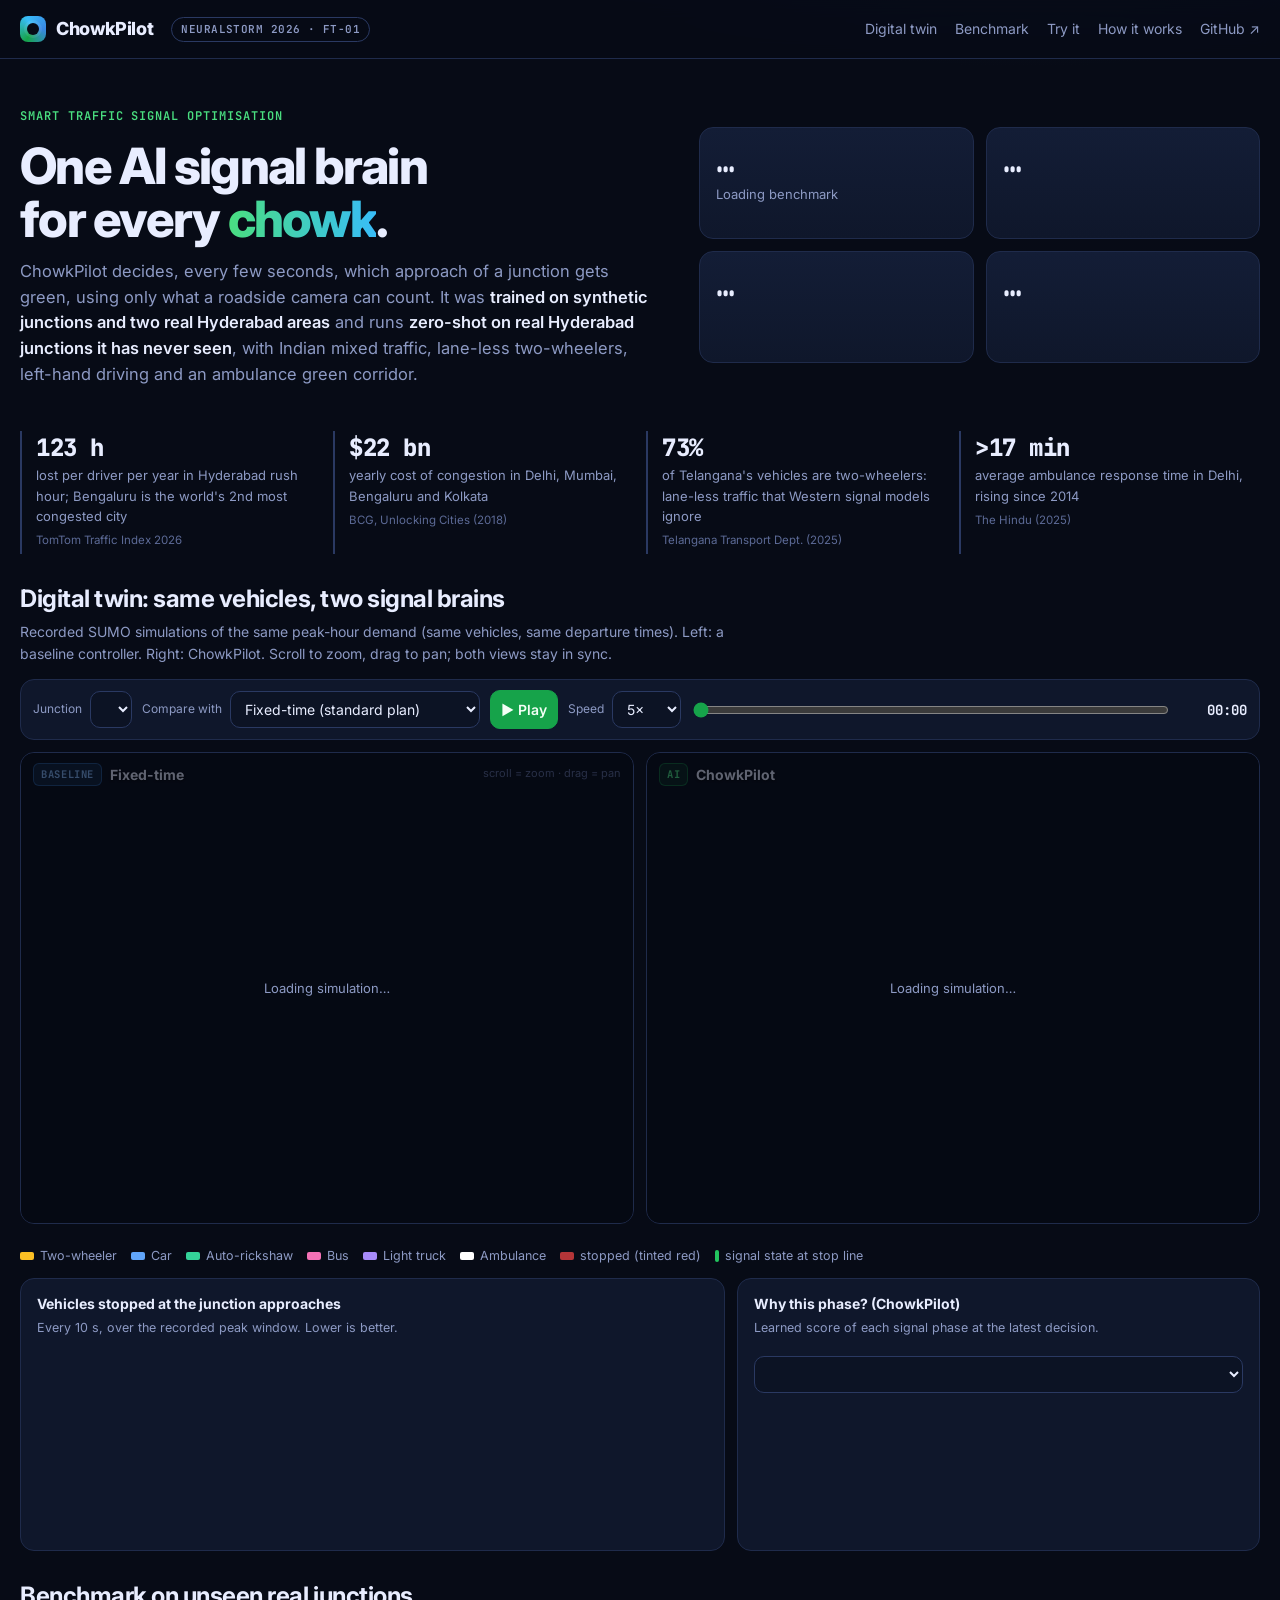
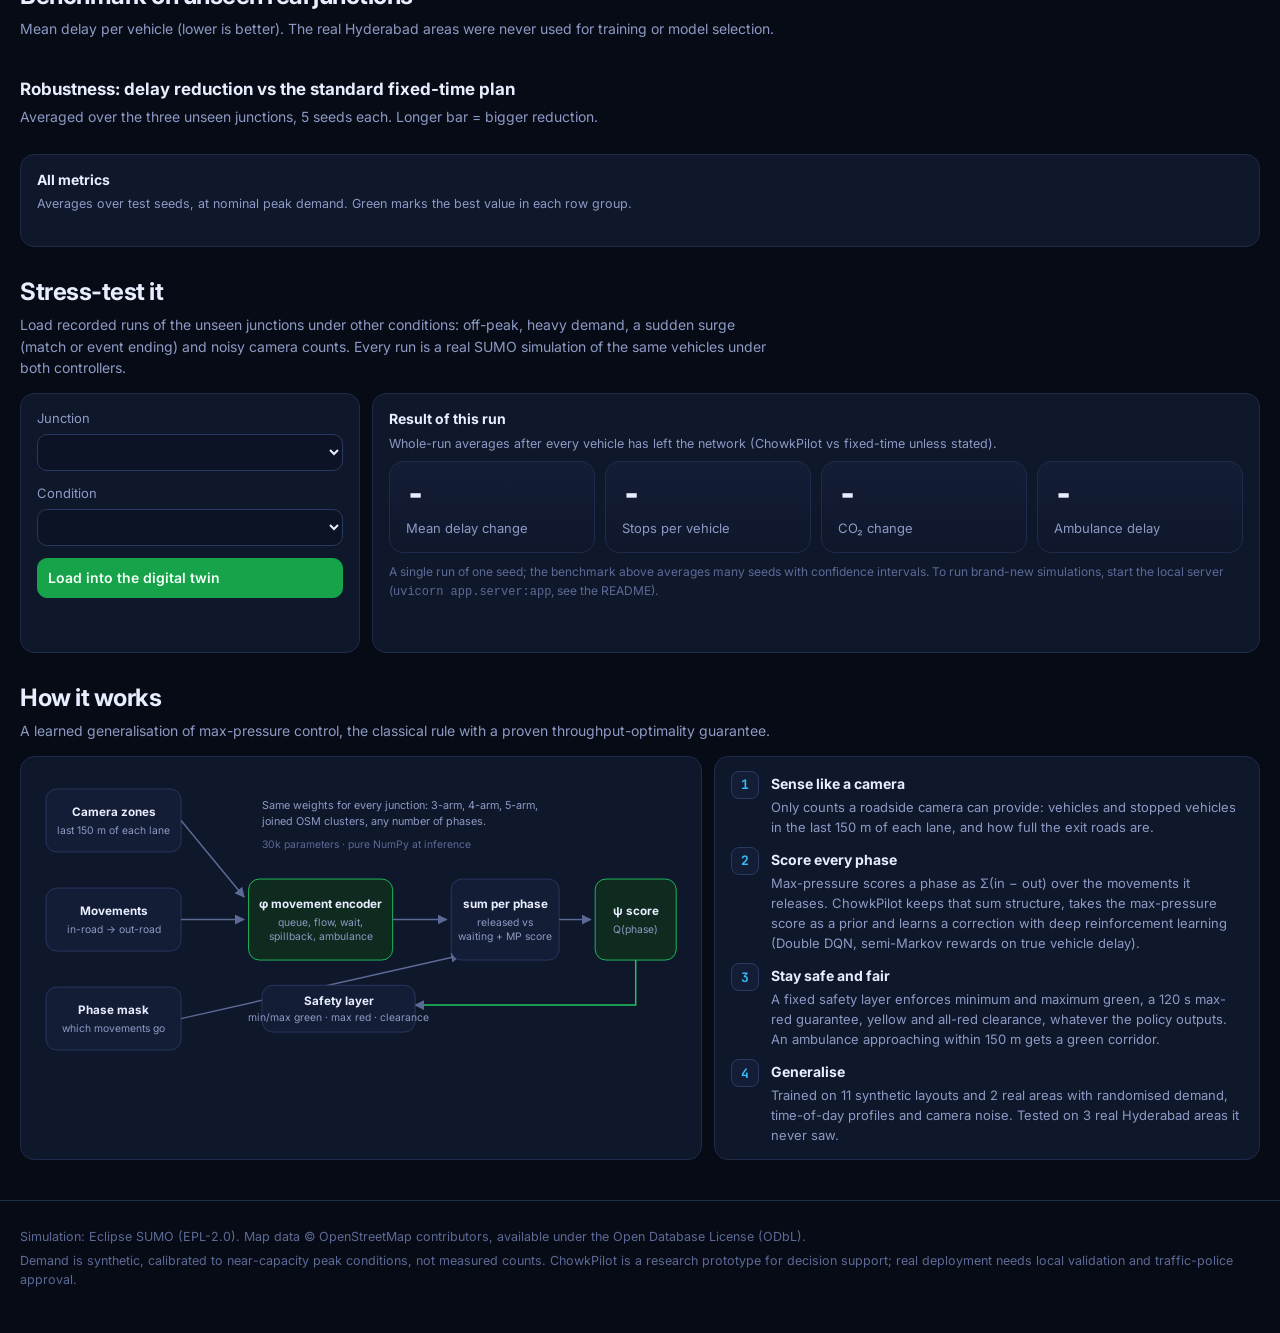
==== docs/index.html @ 8cbec85e "Robust checkpoint selection, GPU learner option, deep links and screenshot tool - select: re-run the" ====
<!doctype html>
<html lang="en">
<head>
  <meta charset="utf-8">
  <meta name="viewport" content="width=device-width, initial-scale=1">
  <title>ChowkPilot · AI traffic signals for Indian junctions</title>
  <meta name="description" content="A learned, junction-agnostic traffic signal controller, tested zero-shot on real Hyderabad junctions with Indian mixed traffic.">
  <link rel="preconnect" href="https://fonts.googleapis.com">
  <link rel="preconnect" href="https://fonts.gstatic.com" crossorigin>
  <link href="https://fonts.googleapis.com/css2?family=Inter:wght@400;500;600;700;800&family=JetBrains+Mono:wght@500;600;700;800&display=swap" rel="stylesheet">
  <link rel="stylesheet" href="style.css">
</head>
<body>
<header class="topbar">
  <div class="wrap">
    <div class="logo"><div class="logo-mark"><span></span></div>ChowkPilot</div>
    <span class="pill">NeuralStorm 2026 · FT-01</span>
    <nav class="nav">
      <a href="#twin">Digital twin</a>
      <a href="#bench">Benchmark</a>
      <a href="#lab">Try it</a>
      <a href="#how">How it works</a>
      <a id="ghlink" href="https://github.com/AbderrahmaneTB/chowkpilot" target="_blank" rel="noopener">GitHub ↗</a>
    </nav>
  </div>
</header>

<main class="wrap">
  <section class="hero">
    <div>
      <span class="eyebrow">Smart traffic signal optimisation</span>
      <h1>One AI signal brain<br>for every <em>chowk</em>.</h1>
      <p class="lede">ChowkPilot decides, every few seconds, which approach of a junction gets green, using only
        what a roadside camera can count. It was <b>trained on synthetic junctions and two real Hyderabad areas</b> and runs <b>zero-shot on
        real Hyderabad junctions it has never seen</b>, with Indian mixed traffic, lane-less two-wheelers,
        left-hand driving and an ambulance green corridor.</p>
    </div>
    <div class="kpis" id="kpis">
      <div class="kpi"><div class="v neutral">…</div><div class="k">Loading benchmark</div></div>
      <div class="kpi"><div class="v neutral">…</div><div class="k">&nbsp;</div></div>
      <div class="kpi"><div class="v neutral">…</div><div class="k">&nbsp;</div></div>
      <div class="kpi"><div class="v neutral">…</div><div class="k">&nbsp;</div></div>
    </div>
  </section>

  <section class="panel problem" aria-label="Why this matters">
    <div class="ptile"><div class="pv">123 h</div><div class="pk">lost per driver per year in Hyderabad rush hour; Bengaluru is the world's 2nd most congested city</div>
      <a class="psrc" href="https://www.tomtom.com/traffic-index/city/hyderabad/" target="_blank" rel="noopener">TomTom Traffic Index 2026</a></div>
    <div class="ptile"><div class="pv">$22 bn</div><div class="pk">yearly cost of congestion in Delhi, Mumbai, Bengaluru and Kolkata</div>
      <a class="psrc" href="https://web-assets.bcg.com/img-src/BCG-Unlocking-Cities-Ridesharing-India_tcm9-185213.pdf" target="_blank" rel="noopener">BCG, Unlocking Cities (2018)</a></div>
    <div class="ptile"><div class="pv">73%</div><div class="pk">of Telangana's vehicles are two-wheelers: lane-less traffic that Western signal models ignore</div>
      <a class="psrc" href="https://transport.telangana.gov.in/html/statistics_vehicles.html" target="_blank" rel="noopener">Telangana Transport Dept. (2025)</a></div>
    <div class="ptile"><div class="pv">&gt;17 min</div><div class="pk">average ambulance response time in Delhi, rising since 2014</div>
      <a class="psrc" href="https://www.thehindu.com/sci-tech/health/reclaiming-the-golden-hour-how-technology-can-help-beat-urban-traffic-and-save-lives/article69678684.ece" target="_blank" rel="noopener">The Hindu (2025)</a></div>
  </section>

  <section id="twin" class="panel">
    <div class="section-head">
      <div>
        <h2>Digital twin: same vehicles, two signal brains</h2>
        <p>Recorded SUMO simulations of the same peak-hour demand (same vehicles, same departure times).
          Left: a baseline controller. Right: ChowkPilot. Scroll to zoom, drag to pan; both views stay in sync.</p>
      </div>
    </div>
    <div class="controls">
      <label>Junction
        <select id="selScenario"></select>
      </label>
      <label>Compare with
        <select id="selBaseline">
          <option value="fixed">Fixed-time (standard plan)</option>
          <option value="actuated">Vehicle-actuated</option>
          <option value="maxpressure">Max-pressure</option>
          <option value="webster">Fixed-time (Webster-optimised)</option>
        </select>
      </label>
      <button class="btn primary" id="btnPlay" aria-label="Play or pause">▶ Play</button>
      <label>Speed
        <select id="selSpeed">
          <option value="2">2×</option>
          <option value="5" selected>5×</option>
          <option value="10">10×</option>
          <option value="20">20×</option>
        </select>
      </label>
      <div class="timebox">
        <input type="range" id="timeSlider" min="0" max="900" step="1" value="0" aria-label="Simulation time">
        <span class="clock" id="clock">00:00</span>
      </div>
    </div>
    <div class="views">
      <div class="view base">
        <canvas id="cvBase"></canvas>
        <div class="view-head"><span class="tag base">Baseline</span><b id="baseName">Fixed-time</b></div>
        <div class="zoomhint">scroll = zoom · drag = pan</div>
        <div class="hud" id="hudBase"></div>
        <div class="loading" id="loadBase">Loading simulation…</div>
      </div>
      <div class="view ours">
        <canvas id="cvOurs"></canvas>
        <div class="view-head"><span class="tag ours">AI</span><b>ChowkPilot</b></div>
        <div class="hud" id="hudOurs"></div>
        <div class="loading" id="loadOurs">Loading simulation…</div>
      </div>
    </div>
    <div class="runsum" id="runSummary" aria-live="polite"></div>
    <div class="legend" id="legend"></div>
    <div class="below">
      <div class="card">
        <h3>Vehicles stopped at the junction approaches</h3>
        <div class="sub">Every 10 s, over the recorded peak window. Lower is better.</div>
        <canvas id="cvSeries"></canvas>
      </div>
      <div class="card">
        <div class="explain-top">
          <div>
            <h3>Why this phase? (ChowkPilot)</h3>
            <div class="sub">Learned score of each signal phase at the latest decision.</div>
          </div>
          <select id="selJunction" aria-label="Junction to explain"></select>
        </div>
        <div class="bars" id="bars"></div>
        <div class="why" id="why"></div>
      </div>
    </div>
  </section>

  <section id="bench" class="panel">
    <div class="section-head">
      <div>
        <h2>Benchmark on unseen real junctions</h2>
        <p id="benchIntro">Mean delay per vehicle (lower is better). The real Hyderabad areas were never used for training or model selection.</p>
      </div>
    </div>
    <div class="sm-grid" id="benchDelay"></div>
    <div class="section-head" style="margin-top:22px"><div>
      <h3 style="margin:0;font-size:17px">Robustness: delay reduction vs the standard fixed-time plan</h3>
      <p id="robustSub">Averaged over the three unseen junctions, 5 seeds each. Longer bar = bigger reduction.</p></div></div>
    <div class="sm-grid" id="benchRobust" style="grid-template-columns:repeat(5,1fr)"></div>
    <div class="card" style="margin-top:12px">
      <h3>All metrics</h3>
      <div class="sub">Averages over test seeds, at nominal peak demand. Green marks the best value in each row group.</div>
      <div class="tablewrap"><table id="benchTable"></table></div>
      <div class="note" id="benchNote"></div>
    </div>
  </section>

  <section id="lab" class="panel">
    <div class="section-head">
      <div>
        <h2>Stress-test it</h2>
        <p>Load recorded runs of the unseen junctions under other conditions: off-peak, heavy demand, a sudden surge
          (match or event ending) and noisy camera counts. Every run is a real SUMO simulation of the same vehicles
          under both controllers.</p>
      </div>
    </div>
    <div class="lab">
      <div class="card form" id="labForm">
        <label>Junction <select id="labScenario"></select></label>
        <label>Condition <select id="labCond"></select></label>
        <button class="btn primary" id="btnLoadCond">Load into the digital twin</button>
        <div id="liveBox" class="hidden" style="display:grid;gap:12px;border-top:1px solid var(--line);padding-top:12px">
          <div class="sub" style="color:var(--ours-text)">Live simulator detected: run a brand-new simulation</div>
          <label>Compare with
            <select id="labBaseline">
              <option value="fixed">Fixed-time (standard plan)</option>
              <option value="actuated">Vehicle-actuated</option>
              <option value="maxpressure">Max-pressure</option>
            </select>
          </label>
          <label><span class="row"><span>Demand (× peak)</span><output id="oScale">1.00</output></span>
            <input type="range" id="labScale" min="0.5" max="1.4" step="0.05" value="1"></label>
          <label>Time-of-day profile
            <select id="labProfile">
              <option value="peak">Peak hour</option>
              <option value="surge">Sudden surge (event / match end)</option>
              <option value="ramp">Building rush hour</option>
              <option value="flat">Steady</option>
            </select>
          </label>
          <label><span class="row"><span>Ambulances per hour</span><output id="oAmb">4</output></span>
            <input type="range" id="labAmb" min="0" max="12" step="1" value="4"></label>
          <label><span class="row"><span>Camera counting error</span><output id="oNoise">0%</output></span>
            <input type="range" id="labNoise" min="0" max="0.3" step="0.05" value="0"></label>
          <label class="check"><input type="checkbox" id="labEV" checked> Ambulance green corridor</label>
          <button class="btn" id="btnRun">Run new simulation</button>
        </div>
        <div class="status" id="labStatus"></div>
      </div>
      <div class="card">
        <h3>Result of this run</h3>
        <div class="sub">Whole-run averages after every vehicle has left the network (ChowkPilot vs fixed-time unless stated).</div>
        <div class="result-grid" id="labResult">
          <div class="kpi"><div class="v neutral">-</div><div class="k">Mean delay change</div></div>
          <div class="kpi"><div class="v neutral">-</div><div class="k">Stops per vehicle</div></div>
          <div class="kpi"><div class="v neutral">-</div><div class="k">CO₂ change</div></div>
          <div class="kpi"><div class="v neutral">-</div><div class="k">Ambulance delay</div></div>
        </div>
        <div class="note">A single run of one seed; the benchmark above averages many seeds with confidence intervals. To run brand-new
          simulations, start the local server (<code>uvicorn app.server:app</code>, see the README).</div>
      </div>
    </div>
  </section>

  <section id="how" class="panel">
    <div class="section-head"><div><h2>How it works</h2>
      <p>A learned generalisation of max-pressure control, the classical rule with a proven throughput-optimality guarantee.</p></div></div>
    <div class="how">
      <div class="card">
        <svg viewBox="0 0 720 330" role="img" aria-label="ChowkPilot architecture">
          <defs>
            <marker id="ar" viewBox="0 0 10 10" refX="9" refY="5" markerWidth="7" markerHeight="7" orient="auto-start-reverse"><path d="M0,0 L10,5 L0,10 z" fill="#5c6a96"/></marker>
          </defs>
          <g font-family="Inter, sans-serif" font-size="13" fill="#e8edff">
            <rect x="10" y="20" width="150" height="70" rx="12" fill="#131d36" stroke="#2a3962"/>
            <text x="85" y="50" text-anchor="middle" font-weight="700">Camera zones</text>
            <text x="85" y="70" text-anchor="middle" fill="#8d9ac4" font-size="11.5">last 150 m of each lane</text>
            <rect x="10" y="130" width="150" height="70" rx="12" fill="#131d36" stroke="#2a3962"/>
            <text x="85" y="160" text-anchor="middle" font-weight="700">Movements</text>
            <text x="85" y="180" text-anchor="middle" fill="#8d9ac4" font-size="11.5">in-road → out-road</text>
            <rect x="10" y="240" width="150" height="70" rx="12" fill="#131d36" stroke="#2a3962"/>
            <text x="85" y="270" text-anchor="middle" font-weight="700">Phase mask</text>
            <text x="85" y="290" text-anchor="middle" fill="#8d9ac4" font-size="11.5">which movements go</text>
            <path d="M160 55 L230 140" stroke="#5c6a96" stroke-width="1.6" marker-end="url(#ar)" fill="none"/>
            <path d="M160 165 L230 165" stroke="#5c6a96" stroke-width="1.6" marker-end="url(#ar)" fill="none"/>
            <rect x="235" y="120" width="160" height="90" rx="12" fill="#0f2a1f" stroke="#22c55e"/>
            <text x="315" y="152" text-anchor="middle" font-weight="700">φ  movement encoder</text>
            <text x="315" y="172" text-anchor="middle" fill="#8d9ac4" font-size="11.5">queue, flow, wait,</text>
            <text x="315" y="188" text-anchor="middle" fill="#8d9ac4" font-size="11.5">spillback, ambulance</text>
            <path d="M395 165 L455 165" stroke="#5c6a96" stroke-width="1.6" marker-end="url(#ar)" fill="none"/>
            <path d="M160 275 L470 205" stroke="#5c6a96" stroke-width="1.6" marker-end="url(#ar)" fill="none"/>
            <rect x="460" y="120" width="120" height="90" rx="12" fill="#131d36" stroke="#2a3962"/>
            <text x="520" y="152" text-anchor="middle" font-weight="700">sum per phase</text>
            <text x="520" y="172" text-anchor="middle" fill="#8d9ac4" font-size="11.5">released vs</text>
            <text x="520" y="188" text-anchor="middle" fill="#8d9ac4" font-size="11.5">waiting + MP score</text>
            <path d="M580 165 L615 165" stroke="#5c6a96" stroke-width="1.6" marker-end="url(#ar)" fill="none"/>
            <rect x="620" y="120" width="90" height="90" rx="12" fill="#0f2a1f" stroke="#22c55e"/>
            <text x="665" y="160" text-anchor="middle" font-weight="700">ψ  score</text>
            <text x="665" y="180" text-anchor="middle" fill="#8d9ac4" font-size="11.5">Q(phase)</text>
            <path d="M665 210 L665 260 L420 260" stroke="#22c55e" stroke-width="1.6" marker-end="url(#ar)" fill="none"/>
            <rect x="250" y="238" width="170" height="52" rx="12" fill="#131d36" stroke="#2a3962"/>
            <text x="335" y="260" text-anchor="middle" font-weight="700">Safety layer</text>
            <text x="335" y="278" text-anchor="middle" fill="#8d9ac4" font-size="11.5">min/max green · max red · clearance</text>
            <text x="250" y="42" fill="#8d9ac4" font-size="12">Same weights for every junction: 3-arm, 4-arm, 5-arm,</text>
            <text x="250" y="60" fill="#8d9ac4" font-size="12">joined OSM clusters, any number of phases.</text>
            <text x="250" y="86" fill="#5c6a96" font-size="11.5">30k parameters · pure NumPy at inference</text>
          </g>
        </svg>
      </div>
      <div class="card steps">
        <div class="step"><div class="num">1</div><div><h4>Sense like a camera</h4><p>Only counts a roadside camera can provide: vehicles and stopped vehicles in the last 150 m of each lane, and how full the exit roads are.</p></div></div>
        <div class="step"><div class="num">2</div><div><h4>Score every phase</h4><p>Max-pressure scores a phase as Σ(in − out) over the movements it releases. ChowkPilot keeps that sum structure, takes the max-pressure score as a prior and learns a correction with deep reinforcement learning (Double DQN, semi-Markov rewards on true vehicle delay).</p></div></div>
        <div class="step"><div class="num">3</div><div><h4>Stay safe and fair</h4><p>A fixed safety layer enforces minimum and maximum green, a 120 s max-red guarantee, yellow and all-red clearance, whatever the policy outputs. An ambulance approaching within 150 m gets a green corridor.</p></div></div>
        <div class="step"><div class="num">4</div><div><h4>Generalise</h4><p>Trained on 11 synthetic layouts and 2 real areas with randomised demand, time-of-day profiles and camera noise. Tested on 3 real Hyderabad areas it never saw.</p></div></div>
      </div>
    </div>
  </section>
</main>

<footer>
  <div class="wrap">
    <p>Simulation: Eclipse SUMO (EPL-2.0). Map data © OpenStreetMap contributors, available under the Open Database License (ODbL).</p>
    <p>Demand is synthetic, calibrated to near-capacity peak conditions, not measured counts. ChowkPilot is a research prototype for decision support; real deployment needs local validation and traffic-police approval.</p>
  </div>
</footer>
<script src="app.js"></script>
</body>
</html>
---- docs/style.css ----
:root {
  --bg: #070b16;
  --bg2: #0c1324;
  --panel: #0f172b;
  --panel2: #131d36;
  --line: #1f2b4b;
  --line2: #2a3962;
  --text: #e8edff;
  --muted: #8d9ac4;
  --faint: #5c6a96;
  /* series identities, validated for CVD separation on the panel surface */
  --ours: #16a34a;
  --ours-text: #4ade80;
  --ours-soft: rgba(22, 163, 74, 0.16);
  --base: #3987e5;
  --base-text: #7fb2f0;
  --base-soft: rgba(57, 135, 229, 0.16);
  --muted-mark: #6b7aa6;
  --red: #ef4444;
  --cyan: #38bdf8;
  --violet: #a78bfa;
  --radius: 14px;
  --mono: "JetBrains Mono", ui-monospace, SFMono-Regular, Menlo, monospace;
}

* { box-sizing: border-box; }
html { scroll-behavior: smooth; }
body {
  margin: 0;
  background: radial-gradient(1200px 600px at 80% -10%, #12224a 0%, transparent 60%), var(--bg);
  color: var(--text);
  font: 15px/1.55 "Inter", system-ui, -apple-system, Segoe UI, Roboto, sans-serif;
  -webkit-font-smoothing: antialiased;
}
a { color: var(--cyan); text-decoration: none; }
a:hover { text-decoration: underline; }
.wrap { max-width: 1320px; margin: 0 auto; padding: 0 20px; }

/* top bar */
.topbar { position: sticky; top: 0; z-index: 20; backdrop-filter: blur(10px);
  background: rgba(7, 11, 22, 0.78); border-bottom: 1px solid var(--line); }
.topbar .wrap { display: flex; align-items: center; gap: 18px; height: 58px; }
.logo { display: flex; align-items: center; gap: 10px; font-weight: 800; font-size: 18px; letter-spacing: -0.02em; }
.logo-mark { width: 26px; height: 26px; border-radius: 8px; display: grid; place-items: center;
  background: conic-gradient(from 210deg, var(--ours), var(--cyan), var(--base), var(--ours)); }
.logo-mark span { width: 12px; height: 12px; border-radius: 50%; background: var(--bg); box-shadow: 0 0 0 3px rgba(255,255,255,.08); }
.nav { display: flex; gap: 18px; margin-left: auto; font-size: 14px; }
.nav a { color: var(--muted); }
.nav a:hover { color: var(--text); text-decoration: none; }
.pill { font: 600 11px/1 var(--mono); letter-spacing: .04em; text-transform: uppercase; padding: 6px 9px;
  border: 1px solid var(--line2); border-radius: 999px; color: var(--muted); }

/* hero */
.hero { padding: 44px 0 18px; display: grid; grid-template-columns: 1.15fr 1fr; gap: 34px; align-items: center; }
.eyebrow { font: 600 12px/1 var(--mono); letter-spacing: .08em; text-transform: uppercase; color: var(--ours-text); }
h1 { font-size: clamp(30px, 4.2vw, 50px); line-height: 1.05; letter-spacing: -0.035em; margin: 14px 0 14px; font-weight: 800; }
h1 em { font-style: normal; background: linear-gradient(90deg, var(--ours-text), var(--cyan)); -webkit-background-clip: text; background-clip: text; color: transparent; }
.lede { color: var(--muted); font-size: 16.5px; max-width: 640px; margin: 0; }
.lede b { color: var(--text); font-weight: 600; }
.kpis { display: grid; grid-template-columns: 1fr 1fr; gap: 12px; }
.kpi { background: linear-gradient(180deg, var(--panel2), var(--panel)); border: 1px solid var(--line);
  border-radius: var(--radius); padding: 16px 16px 14px; min-height: 112px; }
.kpi .v { font: 800 32px/1.05 var(--mono); letter-spacing: -0.03em; color: var(--ours-text); }
.kpi .v.neutral { color: var(--text); }
.kpi .k { color: var(--muted); font-size: 13px; margin-top: 6px; }
.kpi .s { color: var(--faint); font-size: 11.5px; margin-top: 6px; font-family: var(--mono); }

/* panels */
section.panel { margin: 26px 0; }
.section-head { display: flex; align-items: end; justify-content: space-between; gap: 16px; margin-bottom: 14px; flex-wrap: wrap; }
.section-head h2 { margin: 0; font-size: 24px; letter-spacing: -0.02em; }
.section-head p { margin: 4px 0 0; color: var(--muted); font-size: 14px; max-width: 760px; }

.controls { display: flex; flex-wrap: wrap; gap: 10px; align-items: center; background: var(--panel);
  border: 1px solid var(--line); border-radius: var(--radius); padding: 10px 12px; }
.controls label { color: var(--muted); font-size: 12px; display: flex; align-items: center; gap: 8px; }
select, input[type="number"], .btn {
  background: var(--bg2); color: var(--text); border: 1px solid var(--line2); border-radius: 10px;
  padding: 8px 10px; font: inherit; font-size: 14px; }
select:focus, .btn:focus-visible, input:focus { outline: 2px solid var(--cyan); outline-offset: 1px; }
.btn { cursor: pointer; font-weight: 600; display: inline-flex; align-items: center; gap: 8px; }
.btn:hover { border-color: var(--faint); }
.btn.primary { background: var(--ours); border-color: var(--ours); color: #f3fff6; }
.btn.primary:hover { filter: brightness(1.08); }
.btn:disabled { opacity: .55; cursor: wait; }
.timebox { display: flex; align-items: center; gap: 10px; flex: 1; min-width: 240px; }
input[type="range"] { flex: 1; accent-color: var(--ours); }
.clock { font: 700 14px var(--mono); color: var(--text); min-width: 66px; text-align: right; }

.views { display: grid; grid-template-columns: 1fr 1fr; gap: 12px; margin-top: 12px; }
.view { position: relative; background: #050913; border: 1px solid var(--line); border-radius: var(--radius); overflow: hidden; }
.view canvas { display: block; width: 100%; height: 470px; cursor: grab; touch-action: none; }
.view canvas:active { cursor: grabbing; }
.view-head { position: absolute; top: 10px; left: 12px; right: 12px; display: flex; align-items: center; gap: 8px; pointer-events: none; }
.tag { font: 700 10.5px/1 var(--mono); letter-spacing: .06em; padding: 5px 7px; border-radius: 6px; text-transform: uppercase; }
.tag.base { background: var(--base-soft); color: var(--base-text); border: 1px solid rgba(57,135,229,.45); }
.tag.ours { background: var(--ours-soft); color: var(--ours-text); border: 1px solid rgba(22,163,74,.5); }
.view-head b { font-size: 14px; text-shadow: 0 1px 2px #000; }
.hud { position: absolute; left: 10px; right: 10px; bottom: 10px; display: grid; grid-template-columns: repeat(3, 1fr); gap: 8px; pointer-events: none; }
.hud > div { background: rgba(9, 14, 28, 0.82); border: 1px solid var(--line); border-radius: 10px; padding: 7px 10px; }
.hud .n { font: 700 18px/1.1 var(--mono); }
.hud .l { font-size: 11px; color: var(--muted); }
.view.ours .hud .n.good { color: var(--ours-text); }
.zoomhint { position: absolute; top: 12px; right: 12px; font-size: 11px; color: var(--faint); pointer-events: none; }

.below { display: grid; grid-template-columns: 1.35fr 1fr; gap: 12px; margin-top: 12px; }
.card { background: var(--panel); border: 1px solid var(--line); border-radius: var(--radius); padding: 14px 16px; }
.card h3 { margin: 0 0 4px; font-size: 14px; font-weight: 700; }
.card .sub { color: var(--muted); font-size: 12.5px; margin-bottom: 8px; }
#cvSeries { width: 100%; height: 190px; display: block; }
.explain-top { display: flex; gap: 10px; align-items: center; justify-content: space-between; flex-wrap: wrap; }
.bars { margin-top: 10px; display: grid; gap: 7px; }
.bar { display: grid; grid-template-columns: minmax(0, 1fr) 64px; gap: 10px; align-items: center; font-size: 12.5px; }
.bar .track { position: relative; height: 26px; background: var(--bg2); border: 1px solid var(--line); border-radius: 8px; overflow: hidden; }
.bar .fill { position: absolute; inset: 0 auto 0 0; background: linear-gradient(90deg, rgba(56,189,248,.25), rgba(56,189,248,.55)); }
.bar.chosen .fill { background: linear-gradient(90deg, rgba(34,197,94,.3), rgba(34,197,94,.75)); }
.bar .lbl { position: absolute; left: 9px; top: 50%; transform: translateY(-50%); white-space: nowrap; overflow: hidden; text-overflow: ellipsis; right: 8px; }
.bar .val { font: 600 12px var(--mono); color: var(--muted); text-align: right; }
.why { margin-top: 10px; font-size: 13px; color: var(--muted); min-height: 38px; }
.why b { color: var(--text); }

.legend { display: flex; flex-wrap: wrap; gap: 14px; margin-top: 10px; color: var(--muted); font-size: 12.5px; }
.legend span { display: inline-flex; align-items: center; gap: 6px; }
.legend i { width: 14px; height: 8px; border-radius: 2px; display: inline-block; }

/* benchmark */
.grid2 { display: grid; grid-template-columns: 1fr 1fr; gap: 12px; }
.chartbox { position: relative; height: 320px; }
table { width: 100%; border-collapse: collapse; font-size: 13px; }
th, td { padding: 8px 10px; border-bottom: 1px solid var(--line); text-align: right; white-space: nowrap; }
th:first-child, td:first-child { text-align: left; }
th { color: var(--muted); font-weight: 600; font-size: 12px; }
td.best { color: var(--ours-text); font-weight: 700; }
tr.ours td { background: rgba(34,197,94,.05); }
.tablewrap { overflow-x: auto; }
.note { color: var(--faint); font-size: 12px; margin-top: 10px; }

/* lab */
.lab { display: grid; grid-template-columns: 340px 1fr; gap: 12px; }
.form { display: grid; gap: 12px; }
.form label { display: grid; gap: 6px; font-size: 13px; color: var(--muted); }
.form .row { display: flex; justify-content: space-between; }
.form output { font: 600 12px var(--mono); color: var(--text); }
.check { display: flex !important; align-items: center; gap: 8px; grid-template-columns: none !important; }
.result-grid { display: grid; grid-template-columns: repeat(4, 1fr); gap: 10px; }
.result-grid .kpi { min-height: 92px; }
.status { color: var(--muted); font-size: 13px; margin-top: 8px; min-height: 20px; }
.spinner { width: 14px; height: 14px; border-radius: 50%; border: 2px solid rgba(255,255,255,.25); border-top-color: #fff; animation: spin .8s linear infinite; }
@keyframes spin { to { transform: rotate(360deg); } }

/* how it works */
.how { display: grid; grid-template-columns: 1.25fr 1fr; gap: 12px; align-items: stretch; }
.how svg { width: 100%; height: auto; display: block; }
.steps { display: grid; gap: 10px; }
.step { display: grid; grid-template-columns: 30px 1fr; gap: 10px; }
.step .num { width: 28px; height: 28px; border-radius: 8px; display: grid; place-items: center; font: 700 13px var(--mono);
  background: var(--panel2); border: 1px solid var(--line2); color: var(--cyan); }
.step h4 { margin: 2px 0 2px; font-size: 14px; }
.step p { margin: 0; color: var(--muted); font-size: 13px; }

footer { border-top: 1px solid var(--line); margin-top: 40px; padding: 22px 0 40px; color: var(--faint); font-size: 12.5px; }
footer p { margin: 4px 0; }

.loading { position: absolute; inset: 0; display: grid; place-items: center; color: var(--muted); font-size: 13px; background: rgba(5,9,19,.6); }
.hidden { display: none !important; }

@media (max-width: 1080px) {
  .hero, .below, .grid2, .lab, .how { grid-template-columns: 1fr; }
}
@media (max-width: 760px) {
  .wrap { padding: 0 16px; }
  .views { grid-template-columns: 1fr; }
  .view canvas { height: 340px; }
  .nav { display: none; }
  .kpis, .result-grid { grid-template-columns: 1fr 1fr; }
  .kpi .v { font-size: 26px; }
}

/* benchmark small multiples (emphasis form: ChowkPilot in the accent, baselines recessive) */
.sm-grid { display: grid; grid-template-columns: repeat(3, 1fr); gap: 12px; }
.sm { background: var(--panel); border: 1px solid var(--line); border-radius: var(--radius); padding: 14px 16px; }
.sm-title { font-weight: 700; font-size: 13.5px; margin-bottom: 2px; }
.sm-sub { color: var(--muted); font-size: 12px; margin-bottom: 10px; }
.hb { display: grid; grid-template-columns: 118px 1fr 74px; gap: 8px; align-items: center; font-size: 12.5px; padding: 3px 0; }
.hb .name { color: var(--muted); white-space: nowrap; overflow: hidden; text-overflow: ellipsis; }
.hb.ours .name { color: var(--text); font-weight: 700; }
.hb .trk { position: relative; height: 18px; }
.hb .fill { position: absolute; top: 3px; height: 12px; border-radius: 0 4px 4px 0; background: var(--muted-mark); }
.hb .fill.neg { border-radius: 4px 0 0 4px; }
.hb.ours .fill { background: var(--ours); }
.hb .ci { position: absolute; top: 8px; height: 2px; background: rgba(232,237,255,.55); }
.hb .zero { position: absolute; top: 0; bottom: 0; width: 1px; background: var(--line2); }
.hb .val { font: 600 12px var(--mono); color: var(--muted); text-align: right; white-space: nowrap; }
.hb.ours .val { color: var(--text); }
.sm .delta { margin-top: 10px; font-size: 12.5px; color: var(--muted); }
.sm .delta b { color: var(--ours-text); }
@media (max-width: 1080px) { .sm-grid { grid-template-columns: 1fr; } }

/* problem strip */
.problem { display: grid; grid-template-columns: repeat(4, 1fr); gap: 12px; margin-top: 8px; }
.ptile { border-left: 2px solid var(--line2); padding: 4px 0 4px 14px; }
.ptile .pv { font: 800 24px/1.1 var(--mono); color: var(--text); letter-spacing: -0.02em; }
.ptile .pk { color: var(--muted); font-size: 13px; margin-top: 4px; }
.ptile .psrc { display: inline-block; margin-top: 6px; font-size: 11.5px; color: var(--faint); }
@media (max-width: 1080px) { .problem { grid-template-columns: 1fr 1fr; } }

/* narrow screens: let grid children and long dropdowns shrink instead of overflowing */
.views > *, .below > *, .grid2 > *, .lab > *, .how > *, .sm-grid > *, .kpis > *, .problem > * { min-width: 0; }
select { max-width: 100%; text-overflow: ellipsis; }
.controls label { min-width: 0; max-width: 100%; flex-wrap: wrap; }
.explain-top select { min-width: 0; width: 100%; }
@media (max-width: 760px) {
  .controls { gap: 8px; }
  .controls label { width: 100%; }
  .controls label select { flex: 1; }
  .timebox { min-width: 0; width: 100%; }
  .sm-grid { grid-template-columns: 1fr !important; }
}

.runsum { margin-top: 12px; display: flex; flex-wrap: wrap; gap: 8px 22px; align-items: baseline; font-size: 13.5px; color: var(--muted); }
.runsum b { color: var(--text); font-family: var(--mono); }
.runsum .good { color: var(--ours-text); font-weight: 700; font-family: var(--mono); }
.runsum .bad { color: var(--text); font-weight: 700; font-family: var(--mono); }

.bar .lbl .ev { color: var(--muted); font-family: var(--mono); font-size: 11px; margin-left: 6px; }
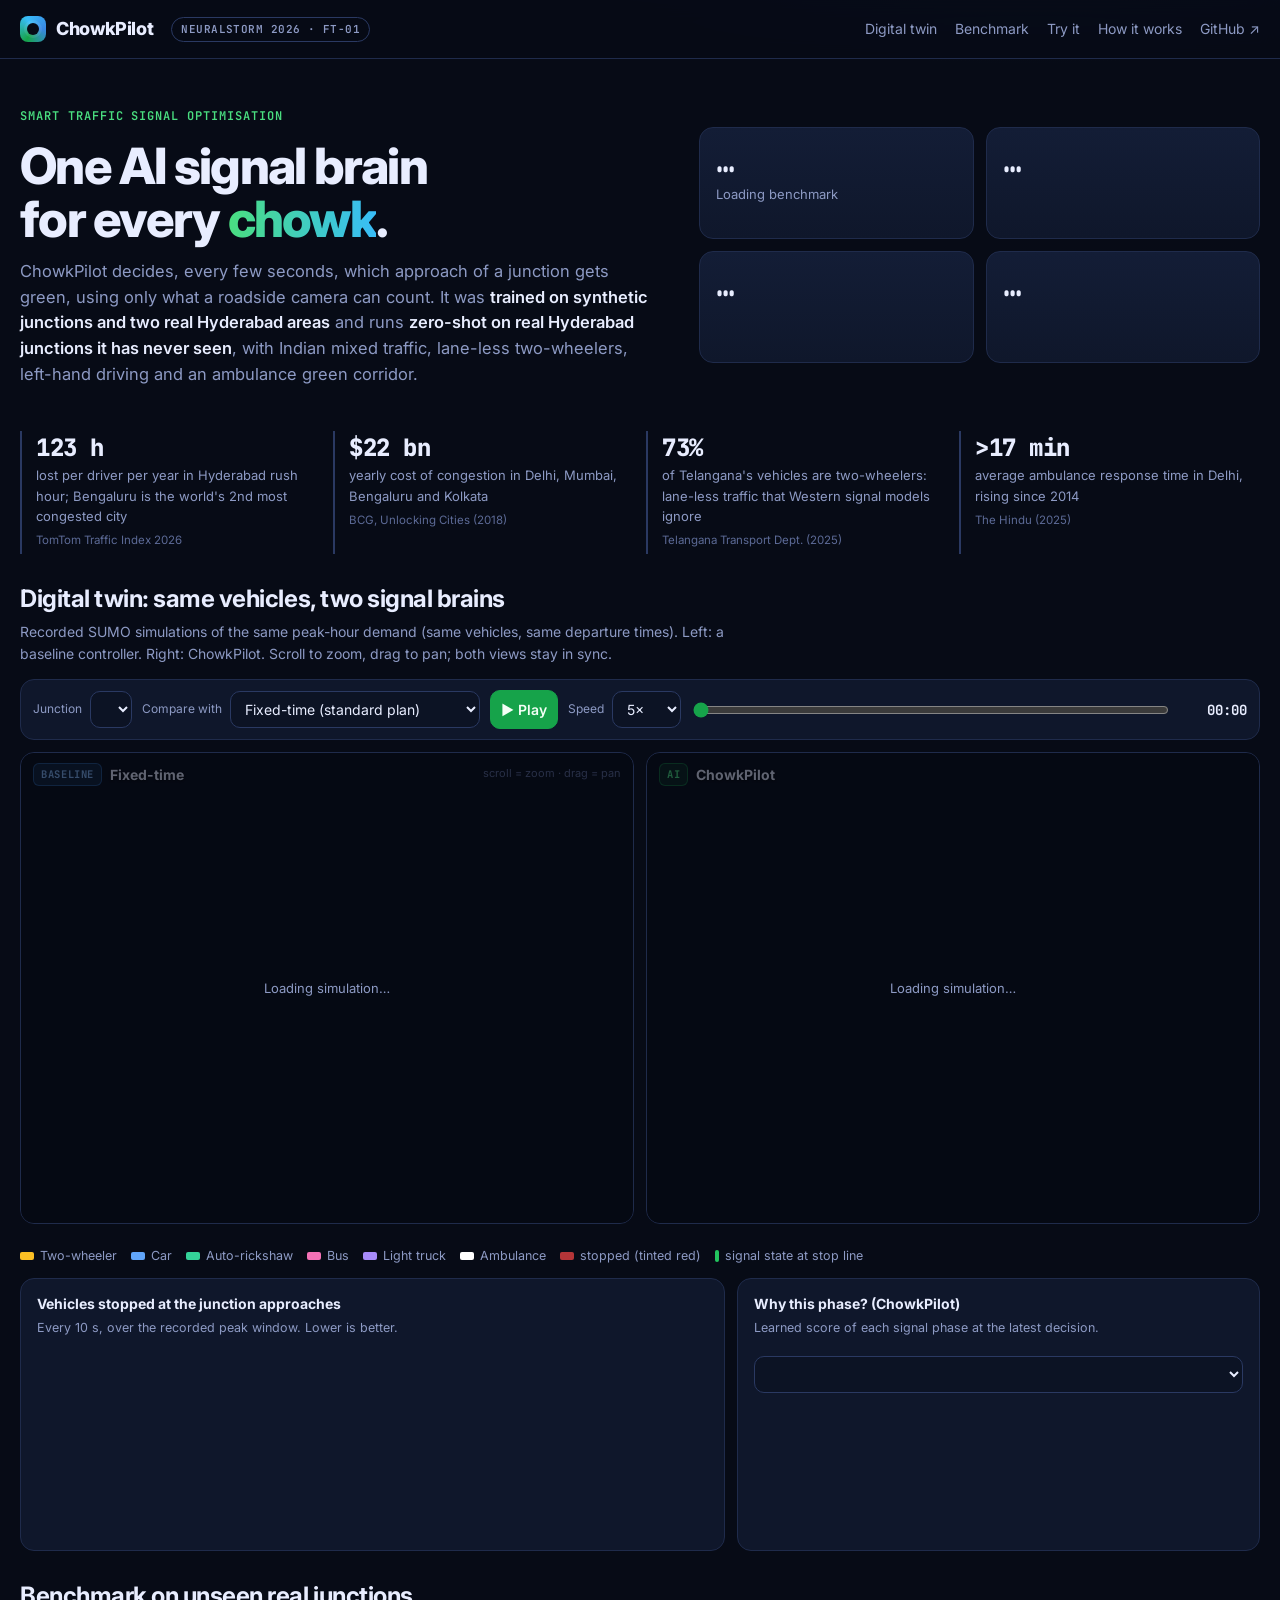
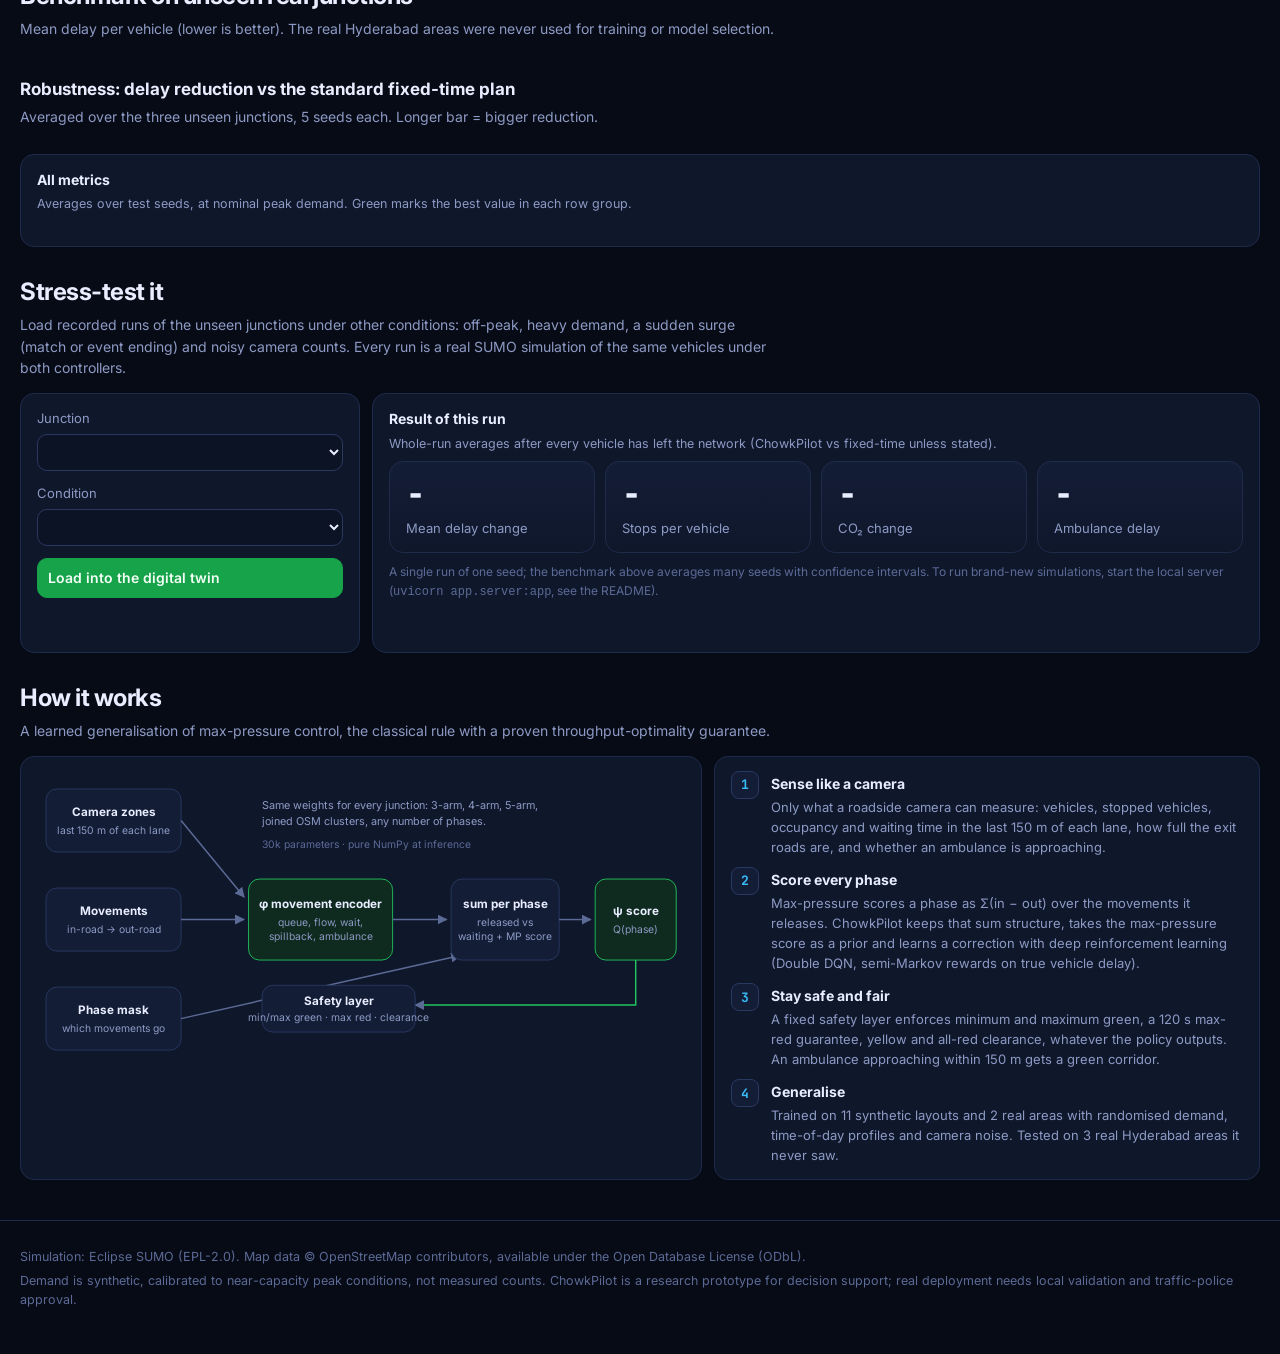
==== commit 464cb87c: "API tests for the live backend; link-preview metadata; precise description of the camera inputs" ====
--- a/docs/index.html
+++ b/docs/index.html
@@ -5,6 +5,13 @@
   <meta name="viewport" content="width=device-width, initial-scale=1">
   <title>ChowkPilot · AI traffic signals for Indian junctions</title>
   <meta name="description" content="A learned, junction-agnostic traffic signal controller, tested zero-shot on real Hyderabad junctions with Indian mixed traffic.">
+  <meta name="theme-color" content="#050913">
+  <meta property="og:type" content="website">
+  <meta property="og:url" content="https://abderrahmanetb.github.io/chowkpilot/">
+  <meta property="og:title" content="ChowkPilot · AI traffic signals for Indian junctions">
+  <meta property="og:description" content="A learned, junction-agnostic traffic signal controller, tested zero-shot on real Hyderabad junctions with Indian mixed traffic.">
+  <meta property="og:image" content="https://abderrahmanetb.github.io/chowkpilot/img/screen_hero.png">
+  <meta name="twitter:card" content="summary_large_image">
   <link rel="preconnect" href="https://fonts.googleapis.com">
   <link rel="preconnect" href="https://fonts.gstatic.com" crossorigin>
   <link href="https://fonts.googleapis.com/css2?family=Inter:wght@400;500;600;700;800&family=JetBrains+Mono:wght@500;600;700;800&display=swap" rel="stylesheet">
@@ -248,7 +255,7 @@
         </svg>
       </div>
       <div class="card steps">
-        <div class="step"><div class="num">1</div><div><h4>Sense like a camera</h4><p>Only counts a roadside camera can provide: vehicles and stopped vehicles in the last 150 m of each lane, and how full the exit roads are.</p></div></div>
+        <div class="step"><div class="num">1</div><div><h4>Sense like a camera</h4><p>Only what a roadside camera can measure: vehicles, stopped vehicles, occupancy and waiting time in the last 150 m of each lane, how full the exit roads are, and whether an ambulance is approaching.</p></div></div>
         <div class="step"><div class="num">2</div><div><h4>Score every phase</h4><p>Max-pressure scores a phase as Σ(in − out) over the movements it releases. ChowkPilot keeps that sum structure, takes the max-pressure score as a prior and learns a correction with deep reinforcement learning (Double DQN, semi-Markov rewards on true vehicle delay).</p></div></div>
         <div class="step"><div class="num">3</div><div><h4>Stay safe and fair</h4><p>A fixed safety layer enforces minimum and maximum green, a 120 s max-red guarantee, yellow and all-red clearance, whatever the policy outputs. An ambulance approaching within 150 m gets a green corridor.</p></div></div>
         <div class="step"><div class="num">4</div><div><h4>Generalise</h4><p>Trained on 11 synthetic layouts and 2 real areas with randomised demand, time-of-day profiles and camera noise. Tested on 3 real Hyderabad areas it never saw.</p></div></div>
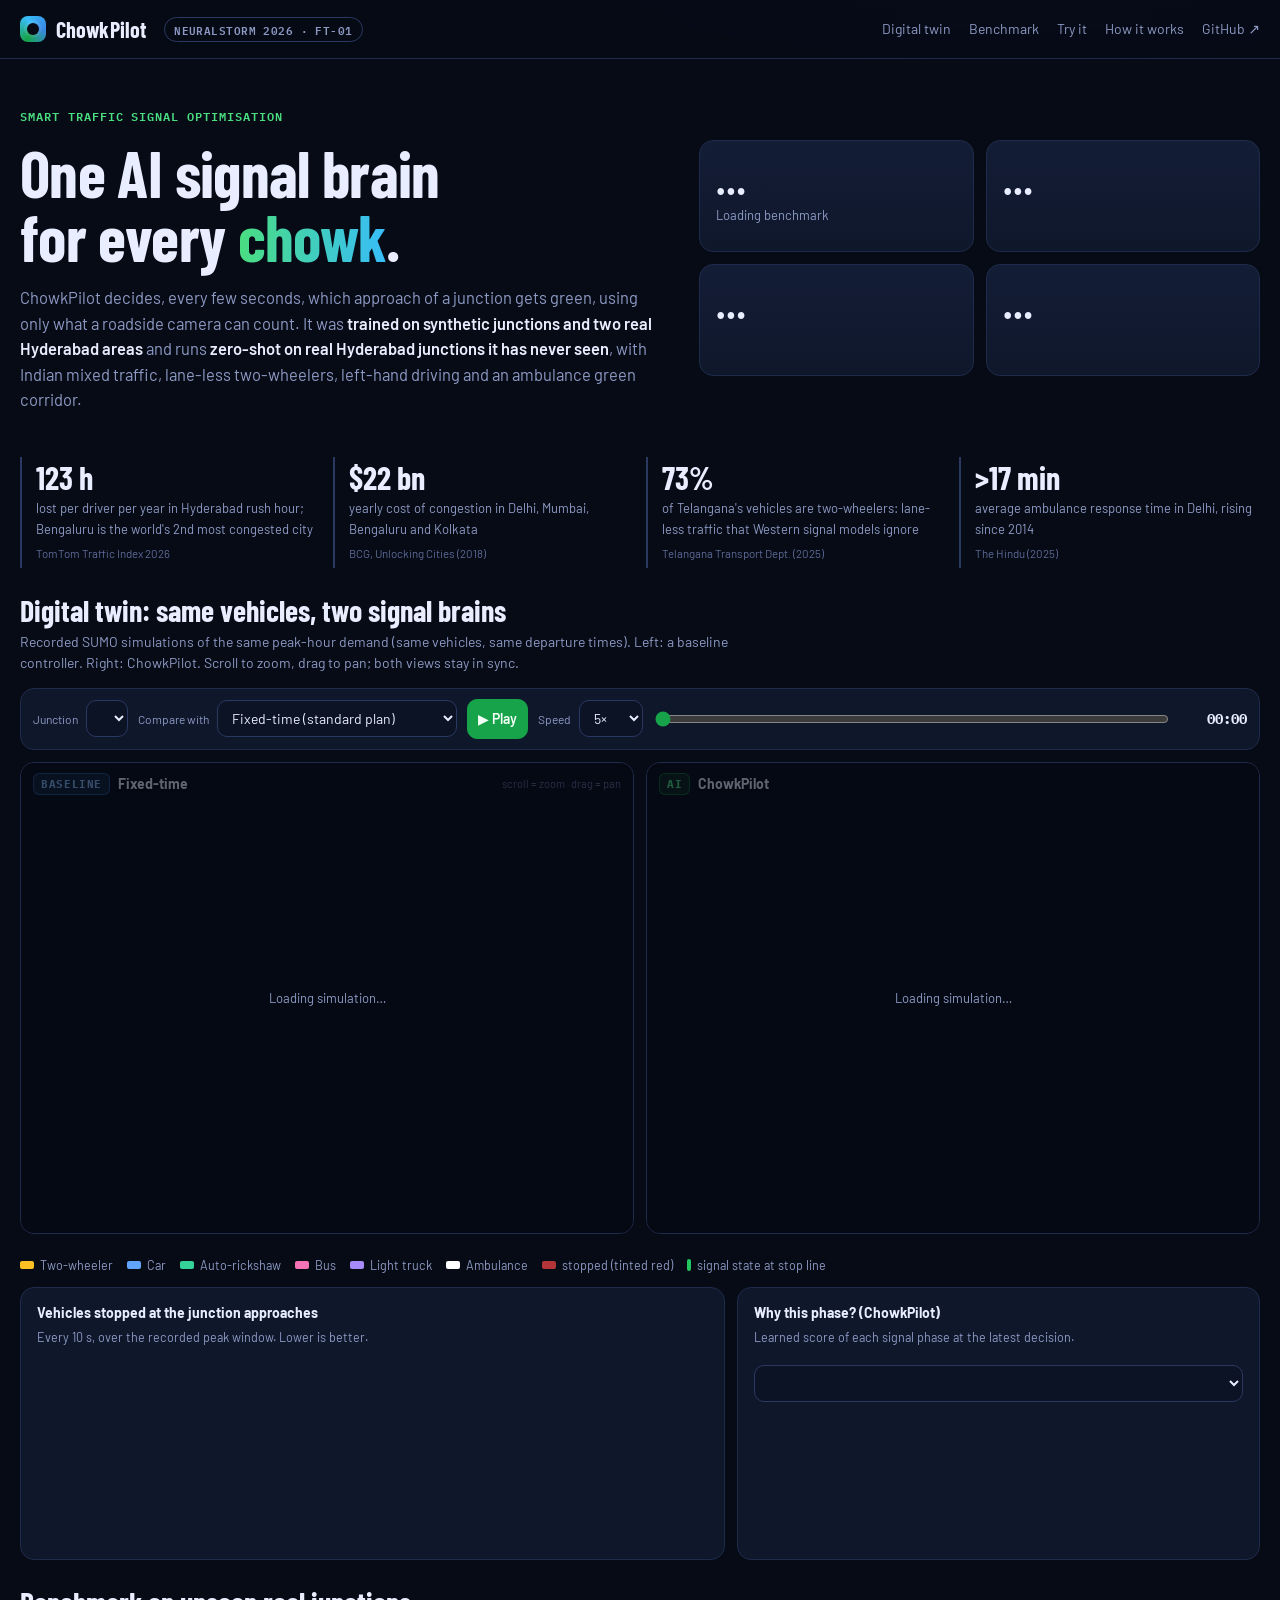
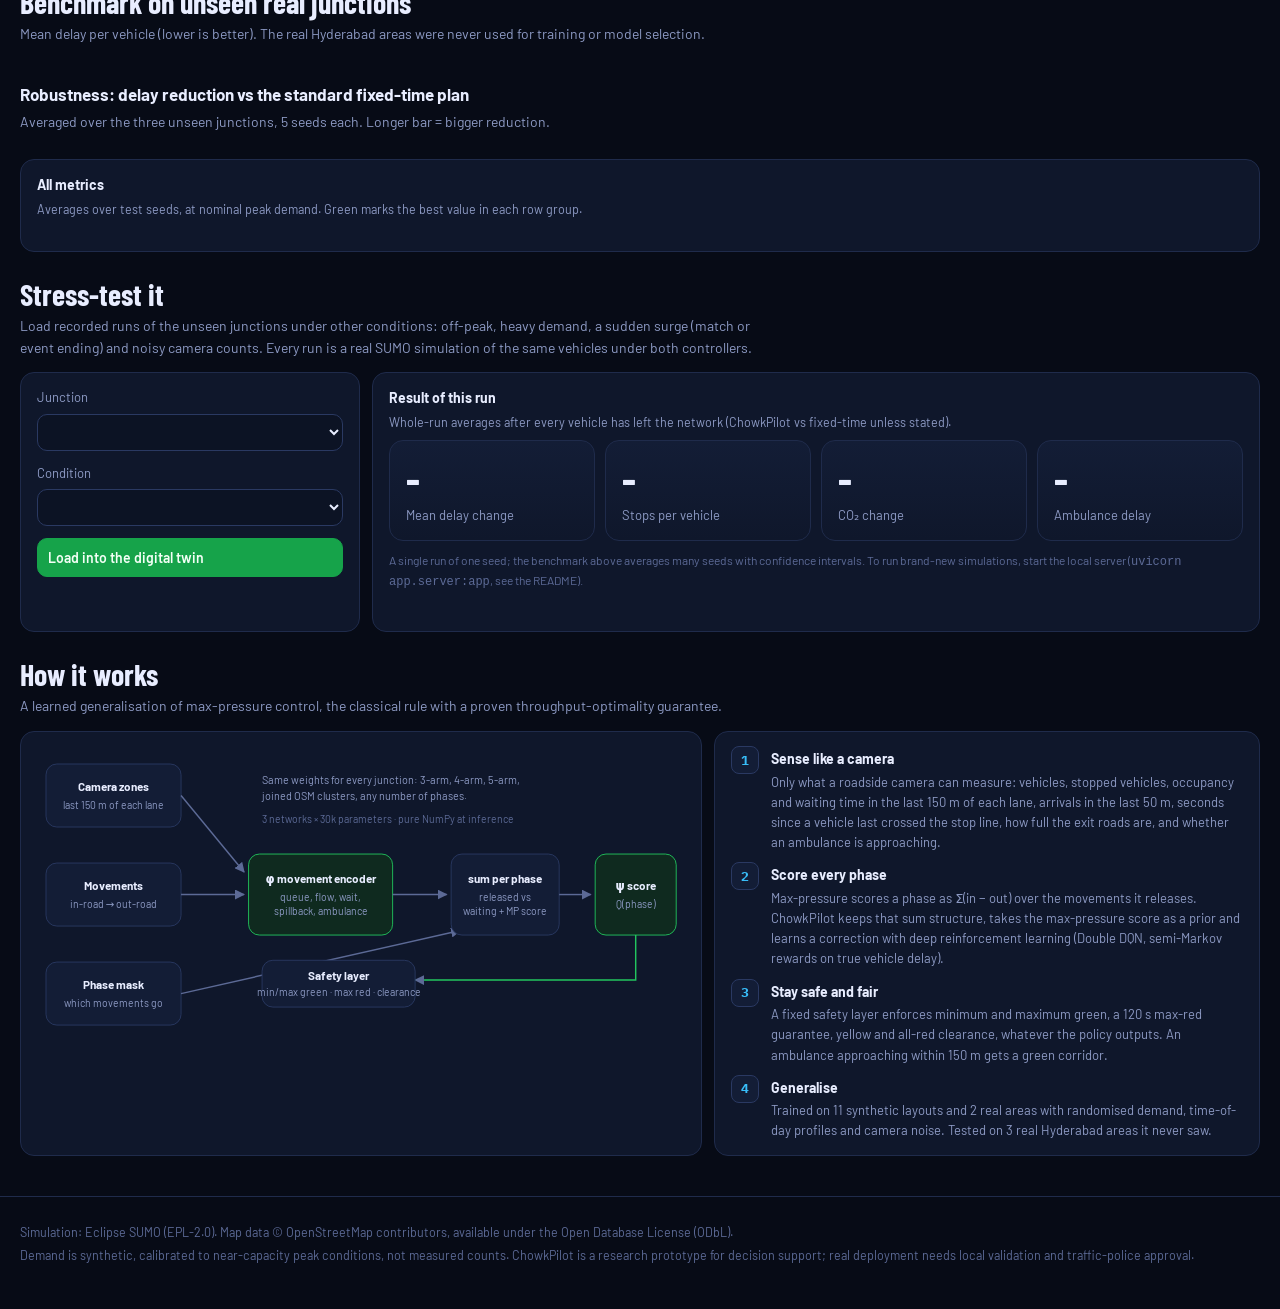
==== commit 7fdb4c8b: "Describe the deployed ensemble; signage typography and keyboard focus for the control room - README:" ====
--- a/docs/index.html
+++ b/docs/index.html
@@ -14,7 +14,7 @@
   <meta name="twitter:card" content="summary_large_image">
   <link rel="preconnect" href="https://fonts.googleapis.com">
   <link rel="preconnect" href="https://fonts.gstatic.com" crossorigin>
-  <link href="https://fonts.googleapis.com/css2?family=Inter:wght@400;500;600;700;800&family=JetBrains+Mono:wght@500;600;700;800&display=swap" rel="stylesheet">
+  <link href="https://fonts.googleapis.com/css2?family=Barlow:wght@400;500;600;700&family=Barlow+Condensed:wght@600;700;800&family=IBM+Plex+Mono:wght@500;600;700&display=swap" rel="stylesheet">
   <link rel="stylesheet" href="style.css">
 </head>
 <body>
@@ -218,7 +218,7 @@
           <defs>
             <marker id="ar" viewBox="0 0 10 10" refX="9" refY="5" markerWidth="7" markerHeight="7" orient="auto-start-reverse"><path d="M0,0 L10,5 L0,10 z" fill="#5c6a96"/></marker>
           </defs>
-          <g font-family="Inter, sans-serif" font-size="13" fill="#e8edff">
+          <g font-family="Barlow, system-ui, sans-serif" font-size="13" fill="#e8edff">
             <rect x="10" y="20" width="150" height="70" rx="12" fill="#131d36" stroke="#2a3962"/>
             <text x="85" y="50" text-anchor="middle" font-weight="700">Camera zones</text>
             <text x="85" y="70" text-anchor="middle" fill="#8d9ac4" font-size="11.5">last 150 m of each lane</text>
@@ -250,12 +250,12 @@
             <text x="335" y="278" text-anchor="middle" fill="#8d9ac4" font-size="11.5">min/max green · max red · clearance</text>
             <text x="250" y="42" fill="#8d9ac4" font-size="12">Same weights for every junction: 3-arm, 4-arm, 5-arm,</text>
             <text x="250" y="60" fill="#8d9ac4" font-size="12">joined OSM clusters, any number of phases.</text>
-            <text x="250" y="86" fill="#5c6a96" font-size="11.5">30k parameters · pure NumPy at inference</text>
+            <text x="250" y="86" fill="#5c6a96" font-size="11.5">3 networks × 30k parameters · pure NumPy at inference</text>
           </g>
         </svg>
       </div>
       <div class="card steps">
-        <div class="step"><div class="num">1</div><div><h4>Sense like a camera</h4><p>Only what a roadside camera can measure: vehicles, stopped vehicles, occupancy and waiting time in the last 150 m of each lane, how full the exit roads are, and whether an ambulance is approaching.</p></div></div>
+        <div class="step"><div class="num">1</div><div><h4>Sense like a camera</h4><p>Only what a roadside camera can measure: vehicles, stopped vehicles, occupancy and waiting time in the last 150 m of each lane, arrivals in the last 50 m, seconds since a vehicle last crossed the stop line, how full the exit roads are, and whether an ambulance is approaching.</p></div></div>
         <div class="step"><div class="num">2</div><div><h4>Score every phase</h4><p>Max-pressure scores a phase as Σ(in − out) over the movements it releases. ChowkPilot keeps that sum structure, takes the max-pressure score as a prior and learns a correction with deep reinforcement learning (Double DQN, semi-Markov rewards on true vehicle delay).</p></div></div>
         <div class="step"><div class="num">3</div><div><h4>Stay safe and fair</h4><p>A fixed safety layer enforces minimum and maximum green, a 120 s max-red guarantee, yellow and all-red clearance, whatever the policy outputs. An ambulance approaching within 150 m gets a green corridor.</p></div></div>
         <div class="step"><div class="num">4</div><div><h4>Generalise</h4><p>Trained on 11 synthetic layouts and 2 real areas with randomised demand, time-of-day profiles and camera noise. Tested on 3 real Hyderabad areas it never saw.</p></div></div>
--- a/docs/style.css
+++ b/docs/style.css
@@ -20,16 +20,23 @@
   --cyan: #38bdf8;
   --violet: #a78bfa;
   --radius: 14px;
-  --mono: "JetBrains Mono", ui-monospace, SFMono-Regular, Menlo, monospace;
+  /* type: condensed signage face for display and big numbers, its text sibling for reading, a mono for data */
+  --display: "Barlow Condensed", "Arial Narrow", system-ui, sans-serif;
+  --body: "Barlow", system-ui, -apple-system, "Segoe UI", Roboto, sans-serif;
+  --mono: "IBM Plex Mono", ui-monospace, SFMono-Regular, Menlo, monospace;
 }
 
 * { box-sizing: border-box; }
 html { scroll-behavior: smooth; }
+h1, h2, h3, h4 { text-wrap: balance; }
+:focus-visible { outline: 2px solid var(--cyan); outline-offset: 2px; }
+.kpi .v, .hud .n, .clock, td, .hb .val, .bar .val, output, .ptile .pv, .runsum b { font-variant-numeric: tabular-nums; }
+@media (prefers-reduced-motion: reduce) { html { scroll-behavior: auto; } .spinner { animation-duration: 2.4s; } }
 body {
   margin: 0;
   background: radial-gradient(1200px 600px at 80% -10%, #12224a 0%, transparent 60%), var(--bg);
   color: var(--text);
-  font: 15px/1.55 "Inter", system-ui, -apple-system, Segoe UI, Roboto, sans-serif;
+  font: 15.5px/1.55 var(--body);
   -webkit-font-smoothing: antialiased;
 }
 a { color: var(--cyan); text-decoration: none; }
@@ -40,7 +47,7 @@
 .topbar { position: sticky; top: 0; z-index: 20; backdrop-filter: blur(10px);
   background: rgba(7, 11, 22, 0.78); border-bottom: 1px solid var(--line); }
 .topbar .wrap { display: flex; align-items: center; gap: 18px; height: 58px; }
-.logo { display: flex; align-items: center; gap: 10px; font-weight: 800; font-size: 18px; letter-spacing: -0.02em; }
+.logo { display: flex; align-items: center; gap: 10px; font: 700 22px/1 var(--display); letter-spacing: 0.005em; }
 .logo-mark { width: 26px; height: 26px; border-radius: 8px; display: grid; place-items: center;
   background: conic-gradient(from 210deg, var(--ours), var(--cyan), var(--base), var(--ours)); }
 .logo-mark span { width: 12px; height: 12px; border-radius: 50%; background: var(--bg); box-shadow: 0 0 0 3px rgba(255,255,255,.08); }
@@ -53,14 +60,14 @@
 /* hero */
 .hero { padding: 44px 0 18px; display: grid; grid-template-columns: 1.15fr 1fr; gap: 34px; align-items: center; }
 .eyebrow { font: 600 12px/1 var(--mono); letter-spacing: .08em; text-transform: uppercase; color: var(--ours-text); }
-h1 { font-size: clamp(30px, 4.2vw, 50px); line-height: 1.05; letter-spacing: -0.035em; margin: 14px 0 14px; font-weight: 800; }
+h1 { font-family: var(--display); font-size: clamp(38px, 5.2vw, 64px); line-height: 1; letter-spacing: -0.01em; margin: 14px 0 16px; font-weight: 700; }
 h1 em { font-style: normal; background: linear-gradient(90deg, var(--ours-text), var(--cyan)); -webkit-background-clip: text; background-clip: text; color: transparent; }
 .lede { color: var(--muted); font-size: 16.5px; max-width: 640px; margin: 0; }
 .lede b { color: var(--text); font-weight: 600; }
 .kpis { display: grid; grid-template-columns: 1fr 1fr; gap: 12px; }
 .kpi { background: linear-gradient(180deg, var(--panel2), var(--panel)); border: 1px solid var(--line);
   border-radius: var(--radius); padding: 16px 16px 14px; min-height: 112px; }
-.kpi .v { font: 800 32px/1.05 var(--mono); letter-spacing: -0.03em; color: var(--ours-text); }
+.kpi .v { font: 700 42px/1 var(--display); letter-spacing: 0; color: var(--ours-text); }
 .kpi .v.neutral { color: var(--text); }
 .kpi .k { color: var(--muted); font-size: 13px; margin-top: 6px; }
 .kpi .s { color: var(--faint); font-size: 11.5px; margin-top: 6px; font-family: var(--mono); }
@@ -68,7 +75,7 @@
 /* panels */
 section.panel { margin: 26px 0; }
 .section-head { display: flex; align-items: end; justify-content: space-between; gap: 16px; margin-bottom: 14px; flex-wrap: wrap; }
-.section-head h2 { margin: 0; font-size: 24px; letter-spacing: -0.02em; }
+.section-head h2 { margin: 0; font: 700 30px/1.1 var(--display); letter-spacing: 0; }
 .section-head p { margin: 4px 0 0; color: var(--muted); font-size: 14px; max-width: 760px; }
 
 .controls { display: flex; flex-wrap: wrap; gap: 10px; align-items: center; background: var(--panel);
@@ -173,7 +180,7 @@
   .view canvas { height: 340px; }
   .nav { display: none; }
   .kpis, .result-grid { grid-template-columns: 1fr 1fr; }
-  .kpi .v { font-size: 26px; }
+  .kpi .v { font-size: 34px; }
 }
 
 /* benchmark small multiples (emphasis form: ChowkPilot in the accent, baselines recessive) */
@@ -199,7 +206,7 @@
 /* problem strip */
 .problem { display: grid; grid-template-columns: repeat(4, 1fr); gap: 12px; margin-top: 8px; }
 .ptile { border-left: 2px solid var(--line2); padding: 4px 0 4px 14px; }
-.ptile .pv { font: 800 24px/1.1 var(--mono); color: var(--text); letter-spacing: -0.02em; }
+.ptile .pv { font: 700 32px/1.05 var(--display); color: var(--text); letter-spacing: 0; }
 .ptile .pk { color: var(--muted); font-size: 13px; margin-top: 4px; }
 .ptile .psrc { display: inline-block; margin-top: 6px; font-size: 11.5px; color: var(--faint); }
 @media (max-width: 1080px) { .problem { grid-template-columns: 1fr 1fr; } }
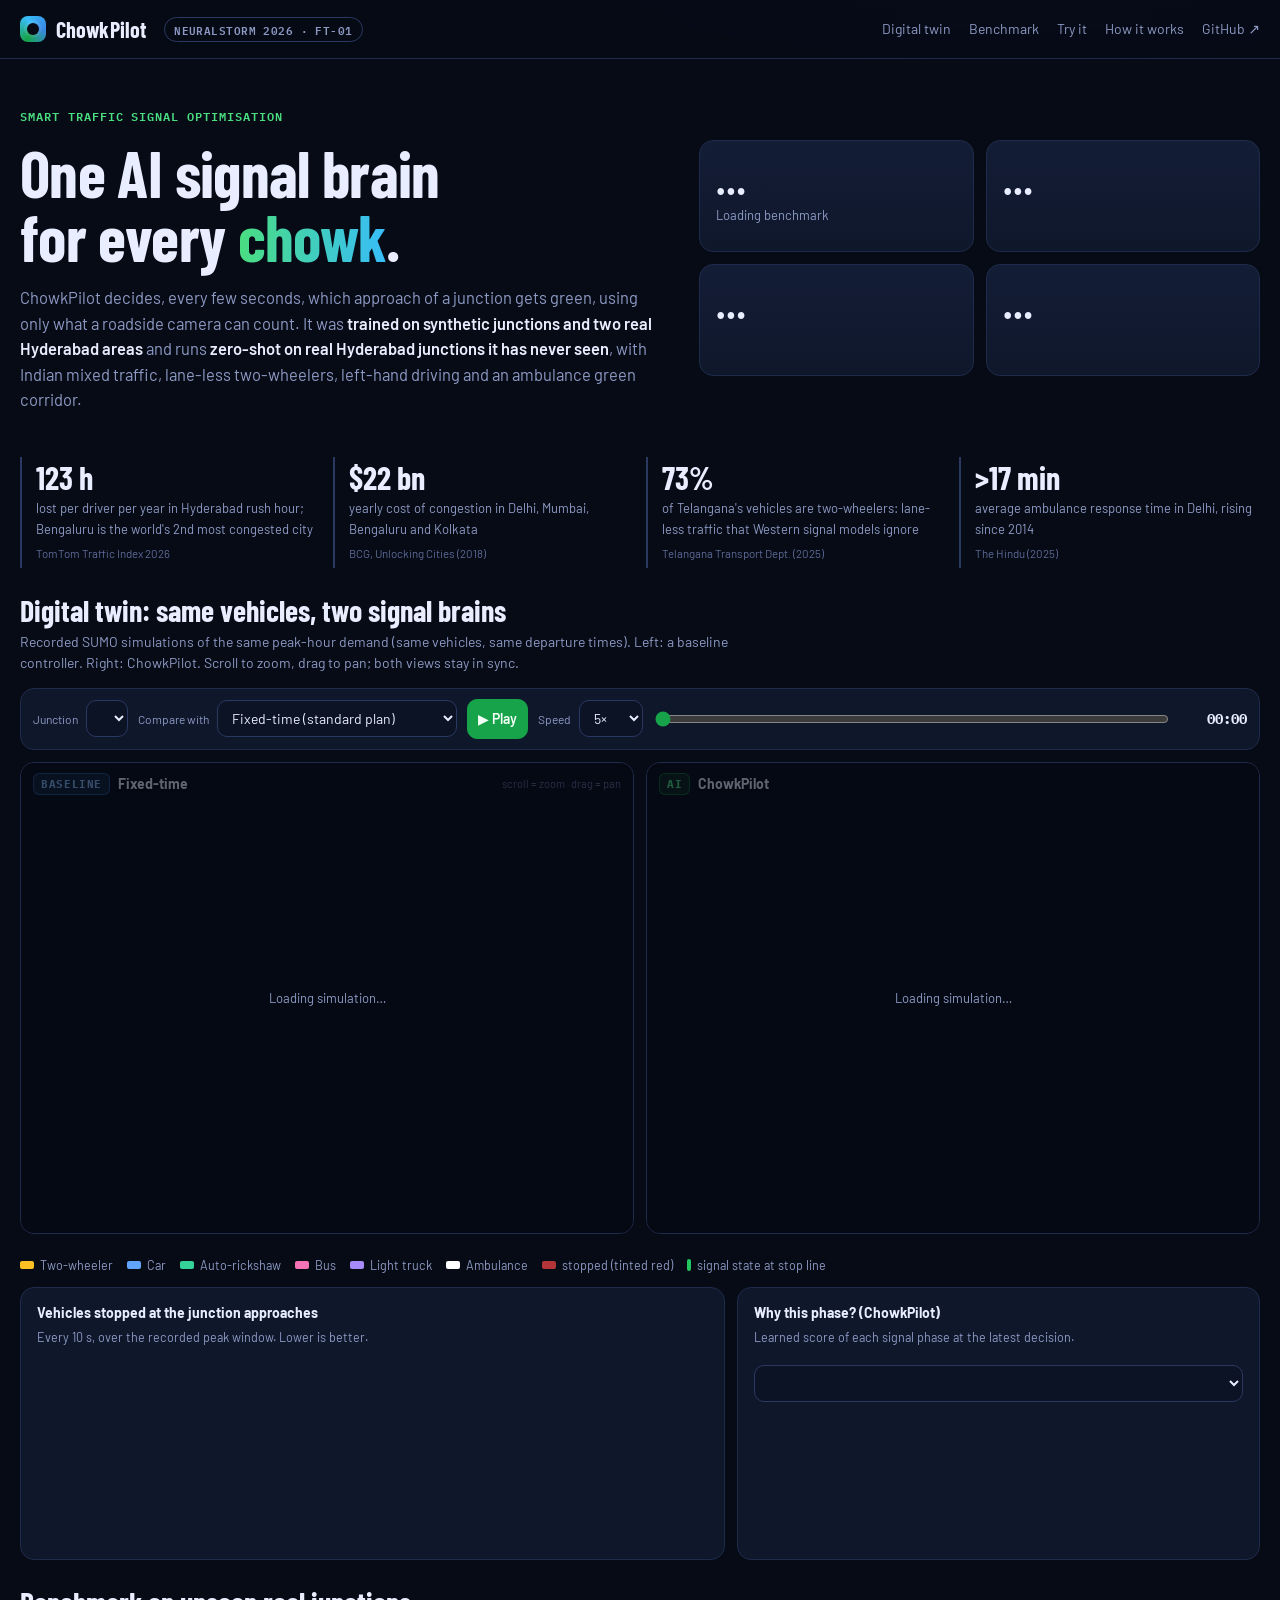
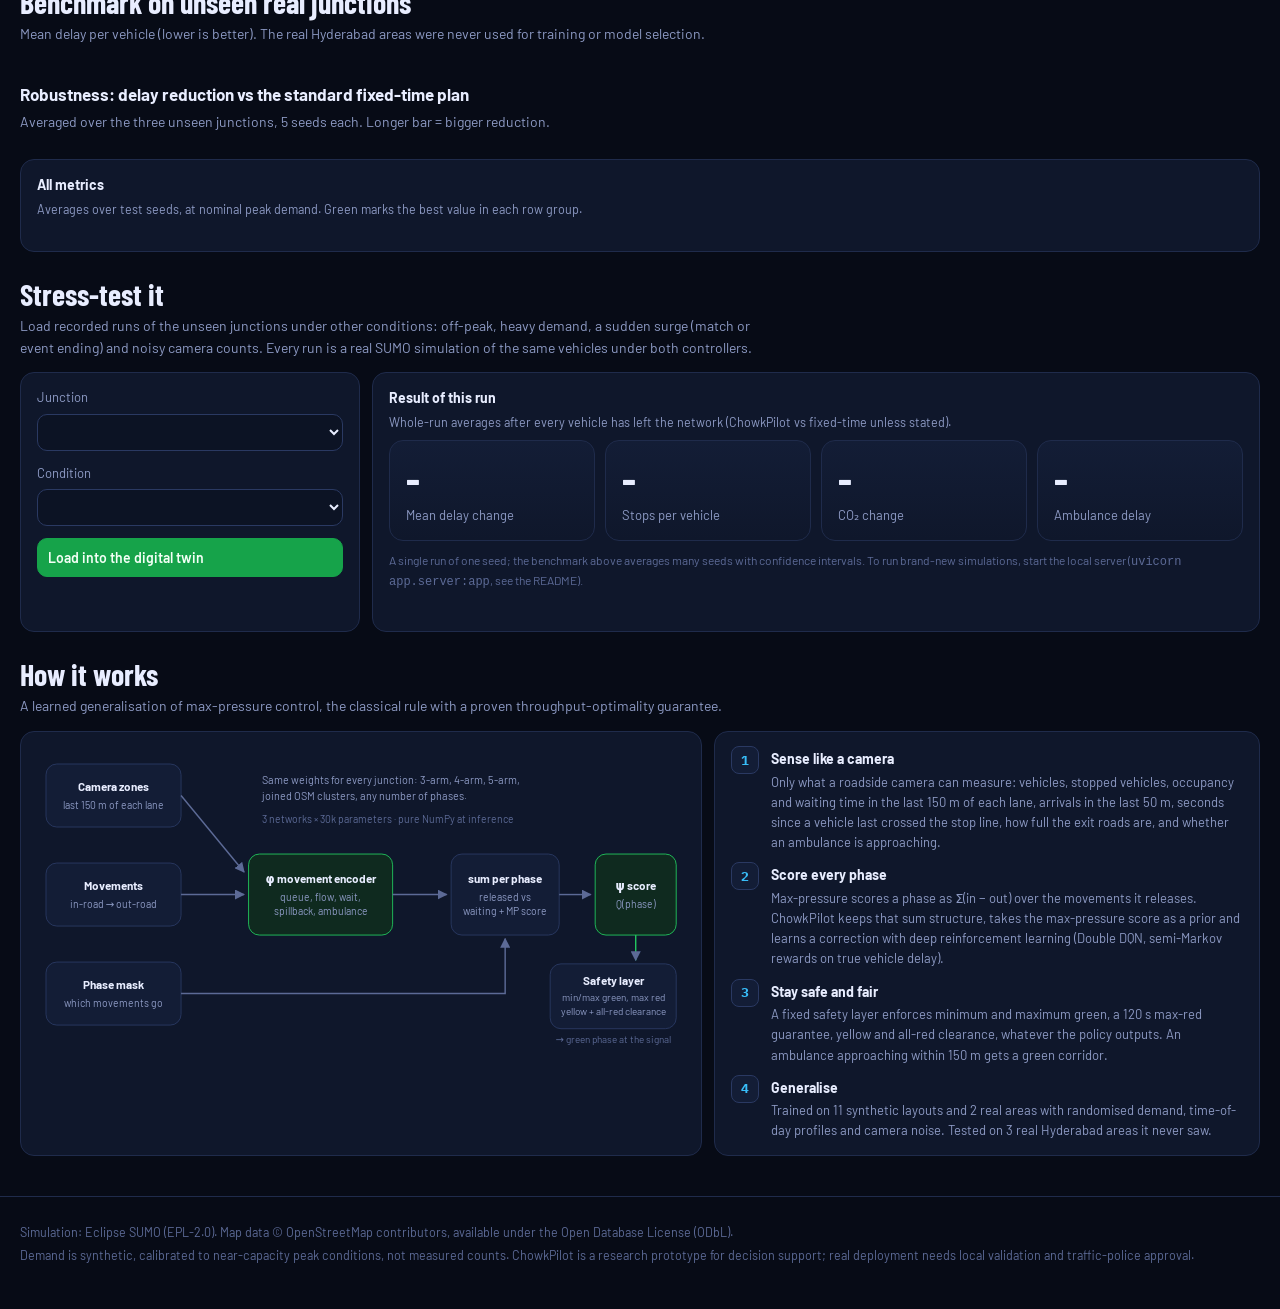
==== commit 5efb0350: "Architecture diagram: safety layer under the scorer, no crossing arrows; how-it-works screenshot" ====
--- a/docs/index.html
+++ b/docs/index.html
@@ -214,7 +214,7 @@
       <p>A learned generalisation of max-pressure control, the classical rule with a proven throughput-optimality guarantee.</p></div></div>
     <div class="how">
       <div class="card">
-        <svg viewBox="0 0 720 330" role="img" aria-label="ChowkPilot architecture">
+        <svg viewBox="0 0 720 336" role="img" aria-label="ChowkPilot architecture">
           <defs>
             <marker id="ar" viewBox="0 0 10 10" refX="9" refY="5" markerWidth="7" markerHeight="7" orient="auto-start-reverse"><path d="M0,0 L10,5 L0,10 z" fill="#5c6a96"/></marker>
           </defs>
@@ -235,7 +235,7 @@
             <text x="315" y="172" text-anchor="middle" fill="#8d9ac4" font-size="11.5">queue, flow, wait,</text>
             <text x="315" y="188" text-anchor="middle" fill="#8d9ac4" font-size="11.5">spillback, ambulance</text>
             <path d="M395 165 L455 165" stroke="#5c6a96" stroke-width="1.6" marker-end="url(#ar)" fill="none"/>
-            <path d="M160 275 L470 205" stroke="#5c6a96" stroke-width="1.6" marker-end="url(#ar)" fill="none"/>
+            <path d="M160 275 L520 275 L520 214" stroke="#5c6a96" stroke-width="1.6" marker-end="url(#ar)" fill="none"/>
             <rect x="460" y="120" width="120" height="90" rx="12" fill="#131d36" stroke="#2a3962"/>
             <text x="520" y="152" text-anchor="middle" font-weight="700">sum per phase</text>
             <text x="520" y="172" text-anchor="middle" fill="#8d9ac4" font-size="11.5">released vs</text>
@@ -244,10 +244,12 @@
             <rect x="620" y="120" width="90" height="90" rx="12" fill="#0f2a1f" stroke="#22c55e"/>
             <text x="665" y="160" text-anchor="middle" font-weight="700">ψ  score</text>
             <text x="665" y="180" text-anchor="middle" fill="#8d9ac4" font-size="11.5">Q(phase)</text>
-            <path d="M665 210 L665 260 L420 260" stroke="#22c55e" stroke-width="1.6" marker-end="url(#ar)" fill="none"/>
-            <rect x="250" y="238" width="170" height="52" rx="12" fill="#131d36" stroke="#2a3962"/>
-            <text x="335" y="260" text-anchor="middle" font-weight="700">Safety layer</text>
-            <text x="335" y="278" text-anchor="middle" fill="#8d9ac4" font-size="11.5">min/max green · max red · clearance</text>
+            <path d="M665 210 L665 238" stroke="#22c55e" stroke-width="1.6" marker-end="url(#ar)" fill="none"/>
+            <rect x="570" y="242" width="140" height="72" rx="12" fill="#131d36" stroke="#2a3962"/>
+            <text x="640" y="265" text-anchor="middle" font-weight="700">Safety layer</text>
+            <text x="640" y="283" text-anchor="middle" fill="#8d9ac4" font-size="11">min/max green, max red</text>
+            <text x="640" y="299" text-anchor="middle" fill="#8d9ac4" font-size="11">yellow + all-red clearance</text>
+            <text x="640" y="330" text-anchor="middle" fill="#5c6a96" font-size="11">→ green phase at the signal</text>
             <text x="250" y="42" fill="#8d9ac4" font-size="12">Same weights for every junction: 3-arm, 4-arm, 5-arm,</text>
             <text x="250" y="60" fill="#8d9ac4" font-size="12">joined OSM clusters, any number of phases.</text>
             <text x="250" y="86" fill="#5c6a96" font-size="11.5">3 networks × 30k parameters · pure NumPy at inference</text>
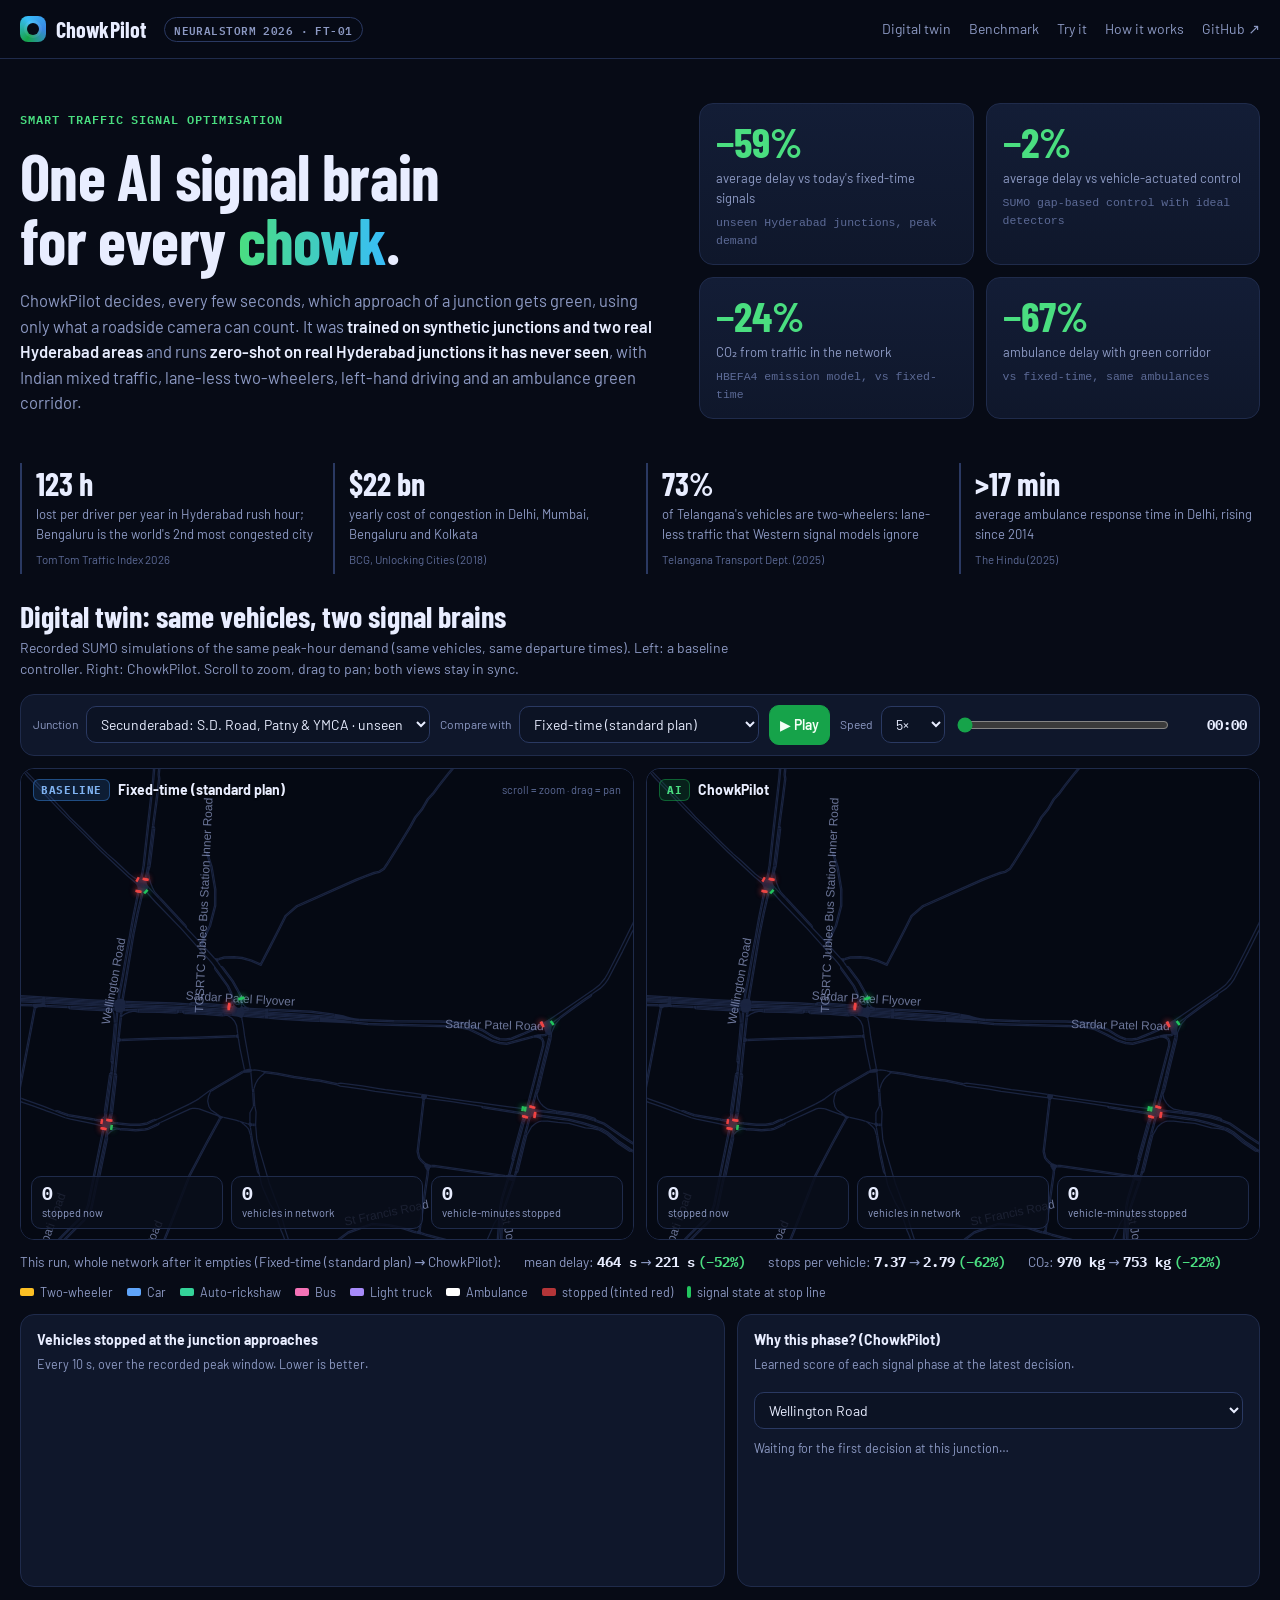
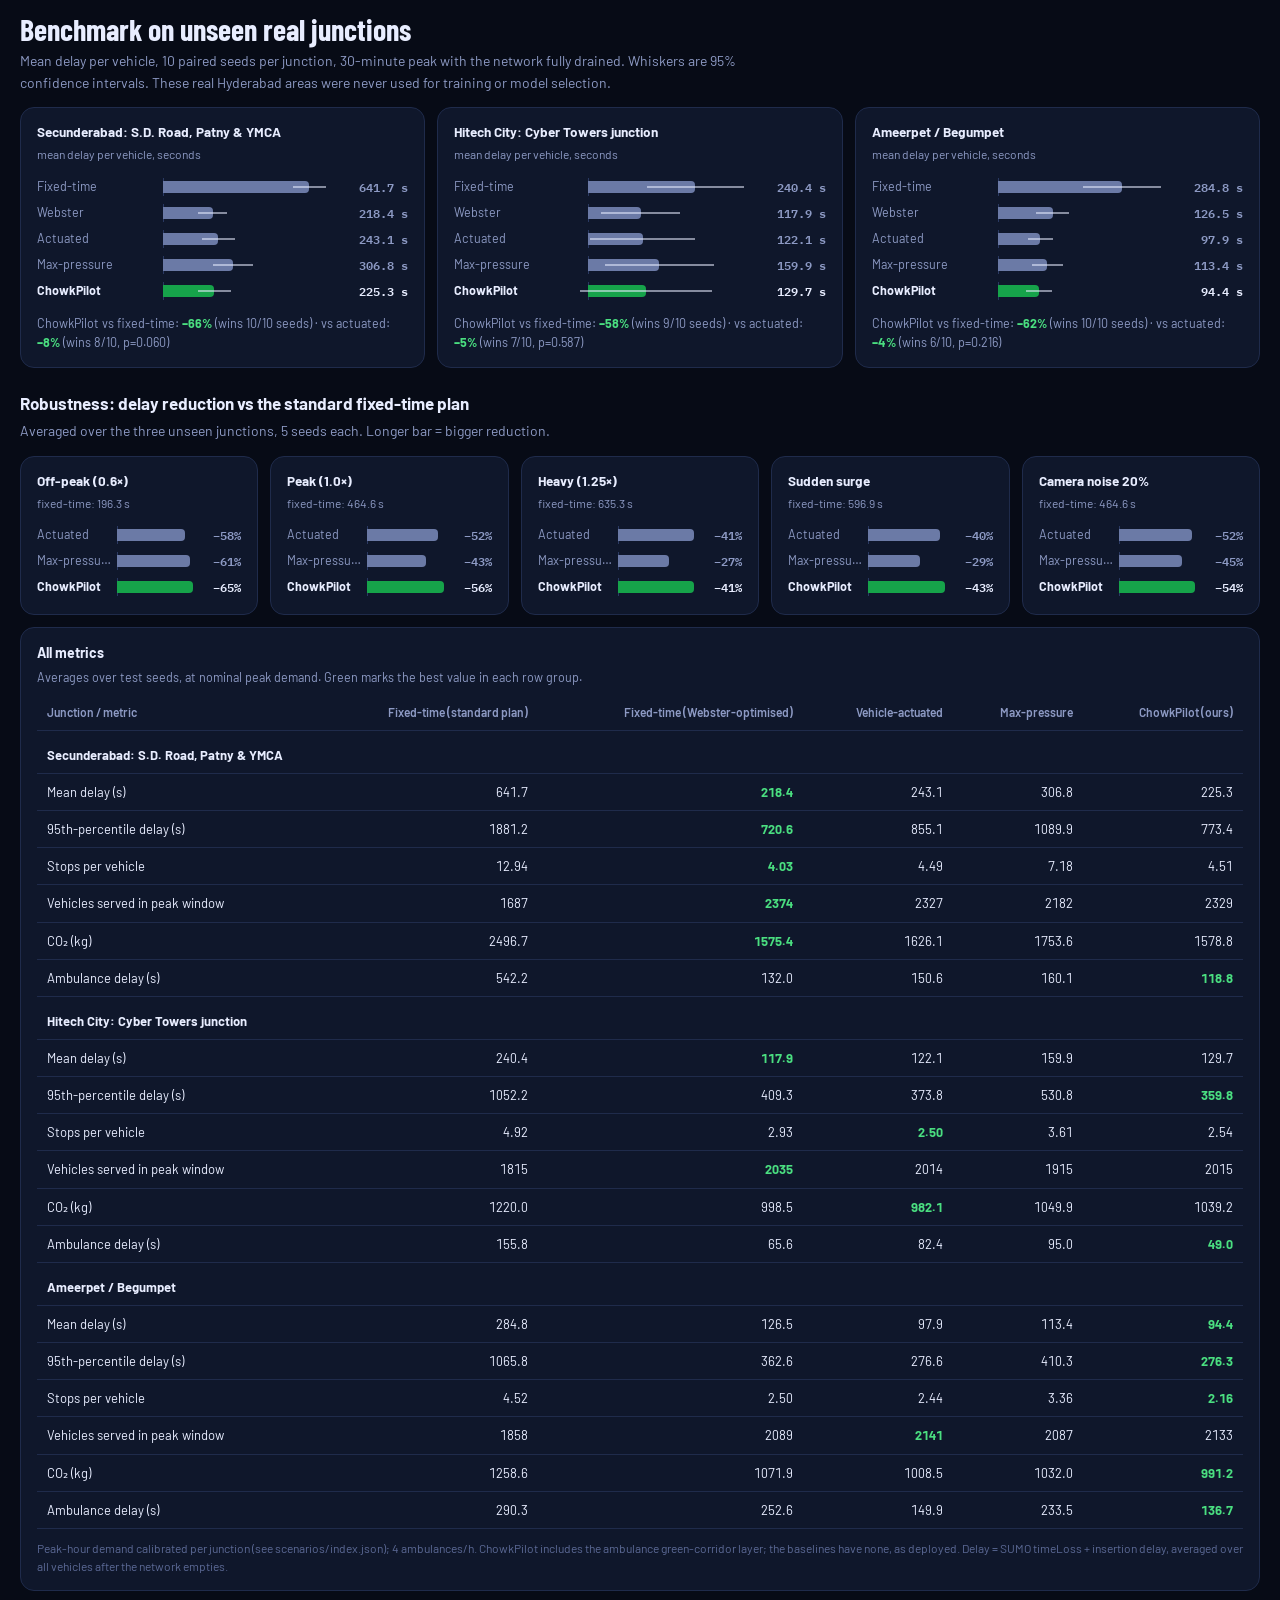
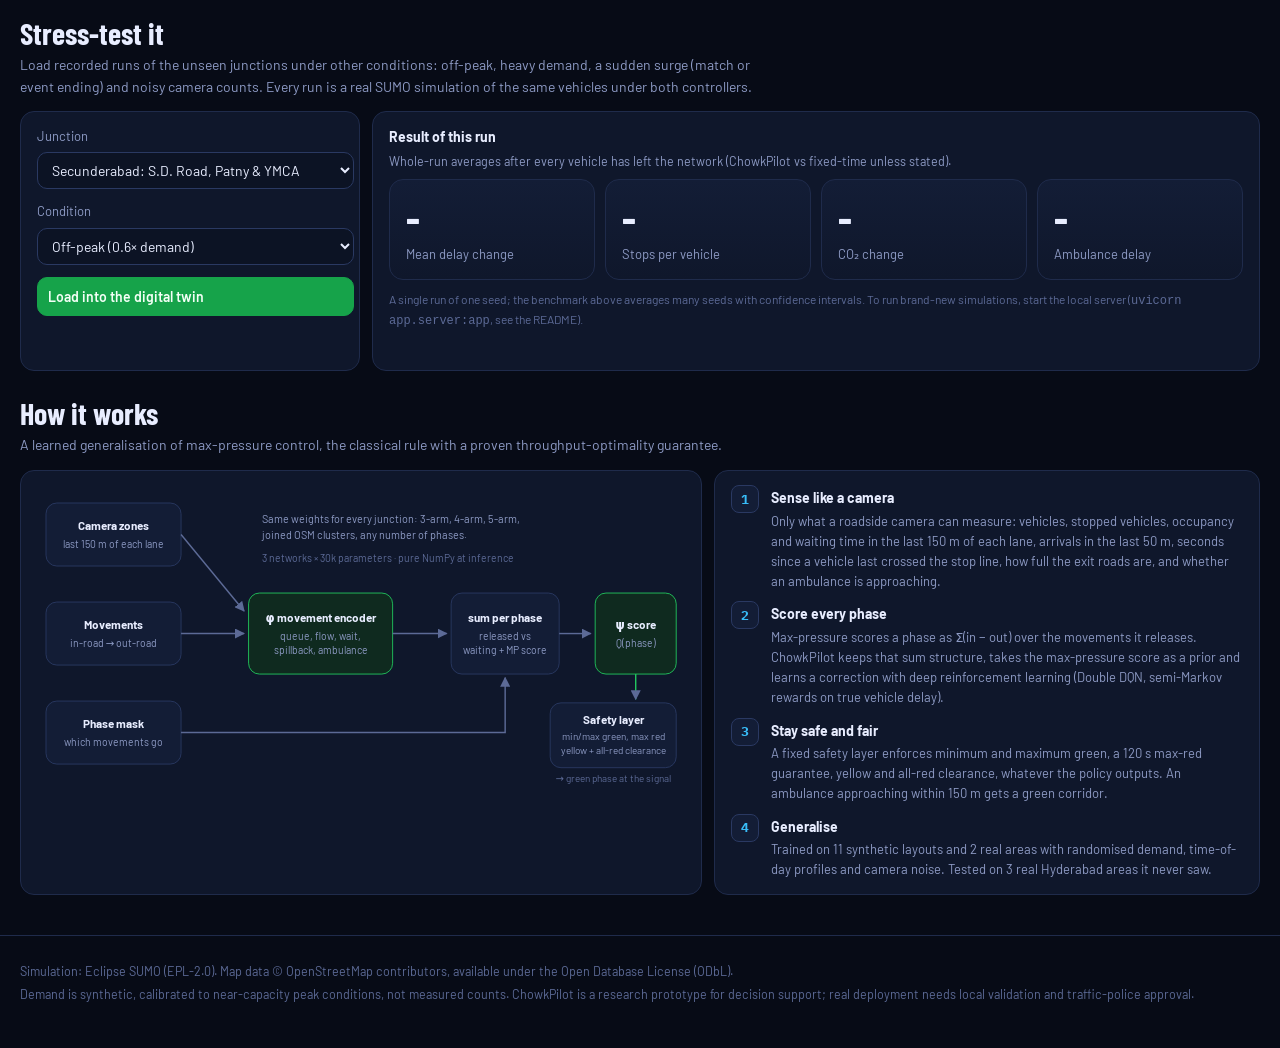
==== commit 310cdc46: "Clean console on GitHub Pages: favicon, no live-backend probe on static hosting; stricter screenshot" ====
--- a/docs/index.html
+++ b/docs/index.html
@@ -6,6 +6,7 @@
   <title>ChowkPilot · AI traffic signals for Indian junctions</title>
   <meta name="description" content="A learned, junction-agnostic traffic signal controller, tested zero-shot on real Hyderabad junctions with Indian mixed traffic.">
   <meta name="theme-color" content="#050913">
+  <link rel="icon" href="data:image/svg+xml,%3Csvg xmlns='http://www.w3.org/2000/svg' viewBox='0 0 32 32'%3E%3Crect width='32' height='32' rx='8' fill='%23070b16'/%3E%3Ccircle cx='16' cy='16' r='9' fill='%2316a34a'/%3E%3Ccircle cx='16' cy='16' r='4' fill='%23070b16'/%3E%3C/svg%3E">
   <meta property="og:type" content="website">
   <meta property="og:url" content="https://abderrahmanetb.github.io/chowkpilot/">
   <meta property="og:title" content="ChowkPilot · AI traffic signals for Indian junctions">
--- a/docs/style.css
+++ b/docs/style.css
@@ -230,3 +230,8 @@
 .runsum .bad { color: var(--text); font-weight: 700; font-family: var(--mono); }
 
 .bar .lbl .ev { color: var(--muted); font-family: var(--mono); font-size: 11px; margin-left: 6px; }
+
+/* robustness cards sit five to a row: narrower name and value columns leave the bar a usable track */
+#benchRobust .hb { grid-template-columns: 74px minmax(0, 1fr) 42px; gap: 6px; }
+#benchRobust .hb .trk { min-width: 60px; }
+@media (max-width: 1080px) { #benchRobust .hb { grid-template-columns: 118px minmax(0, 1fr) 74px; } }
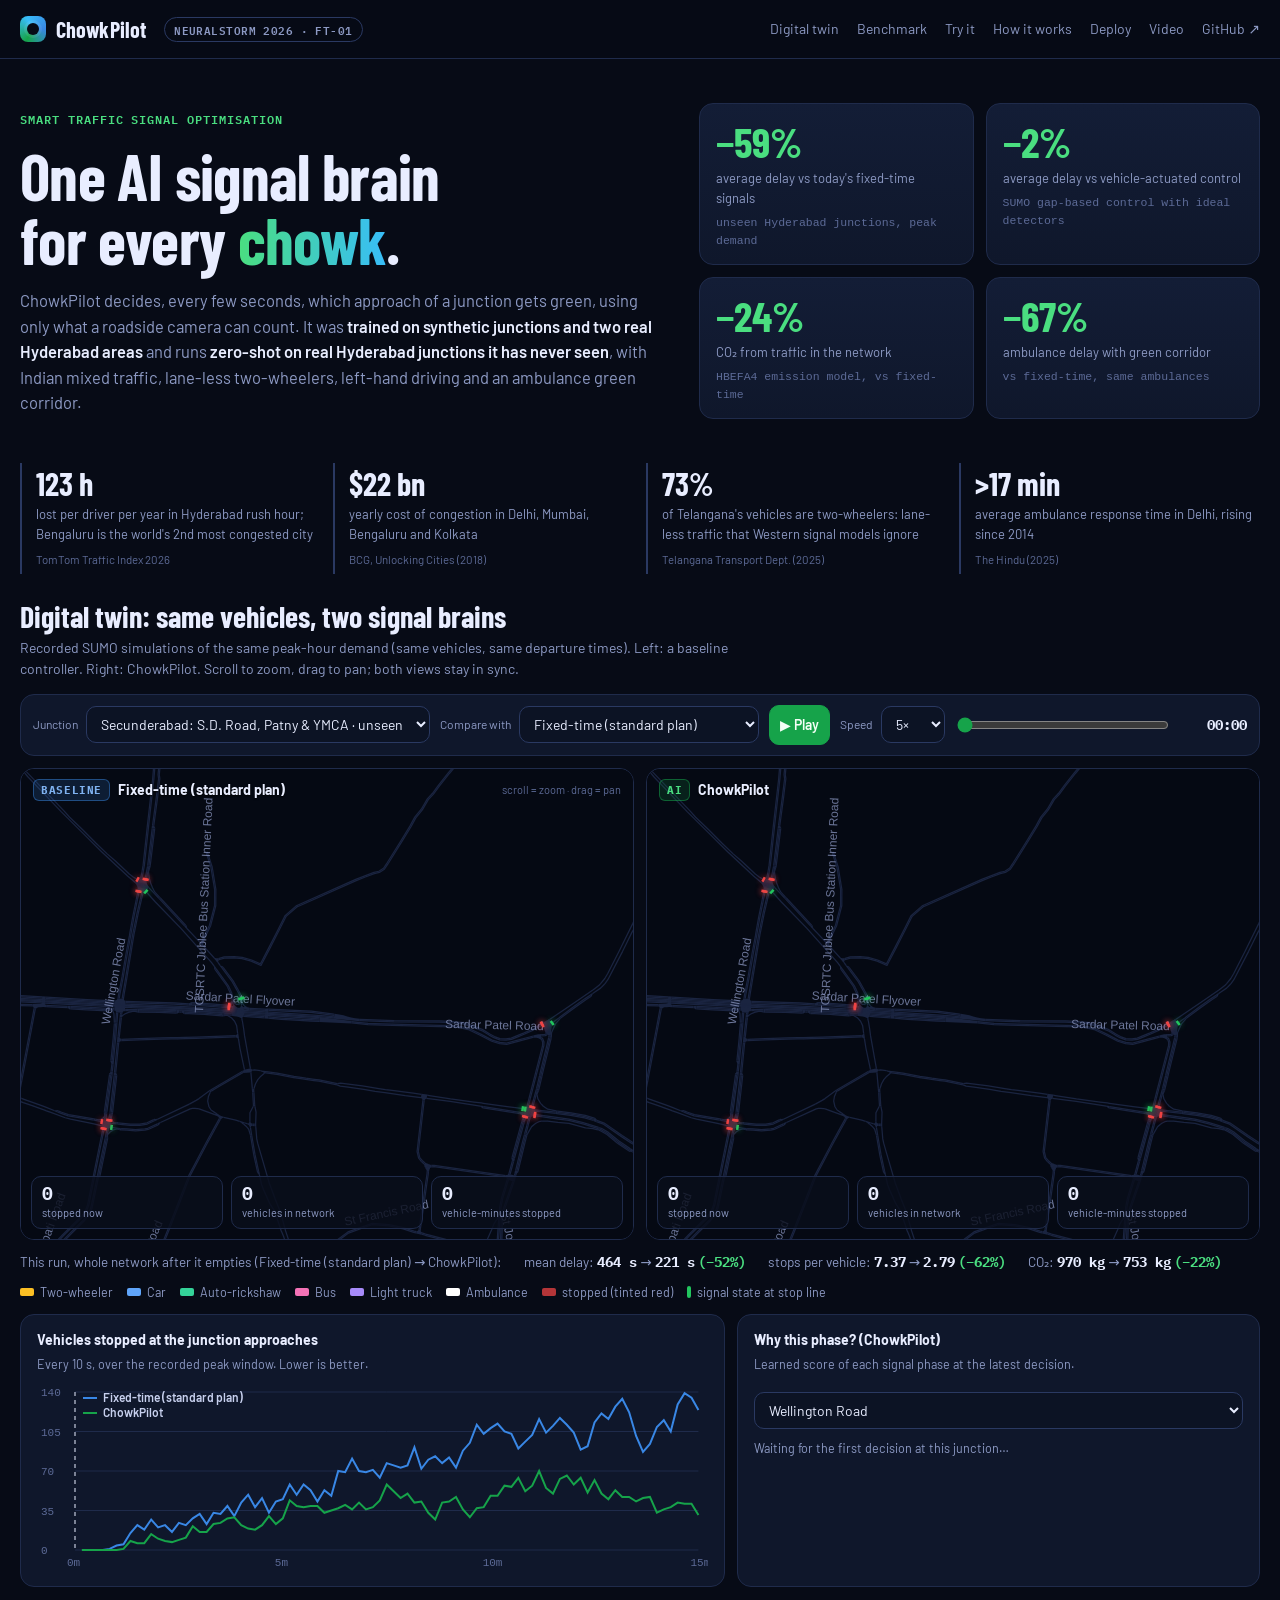
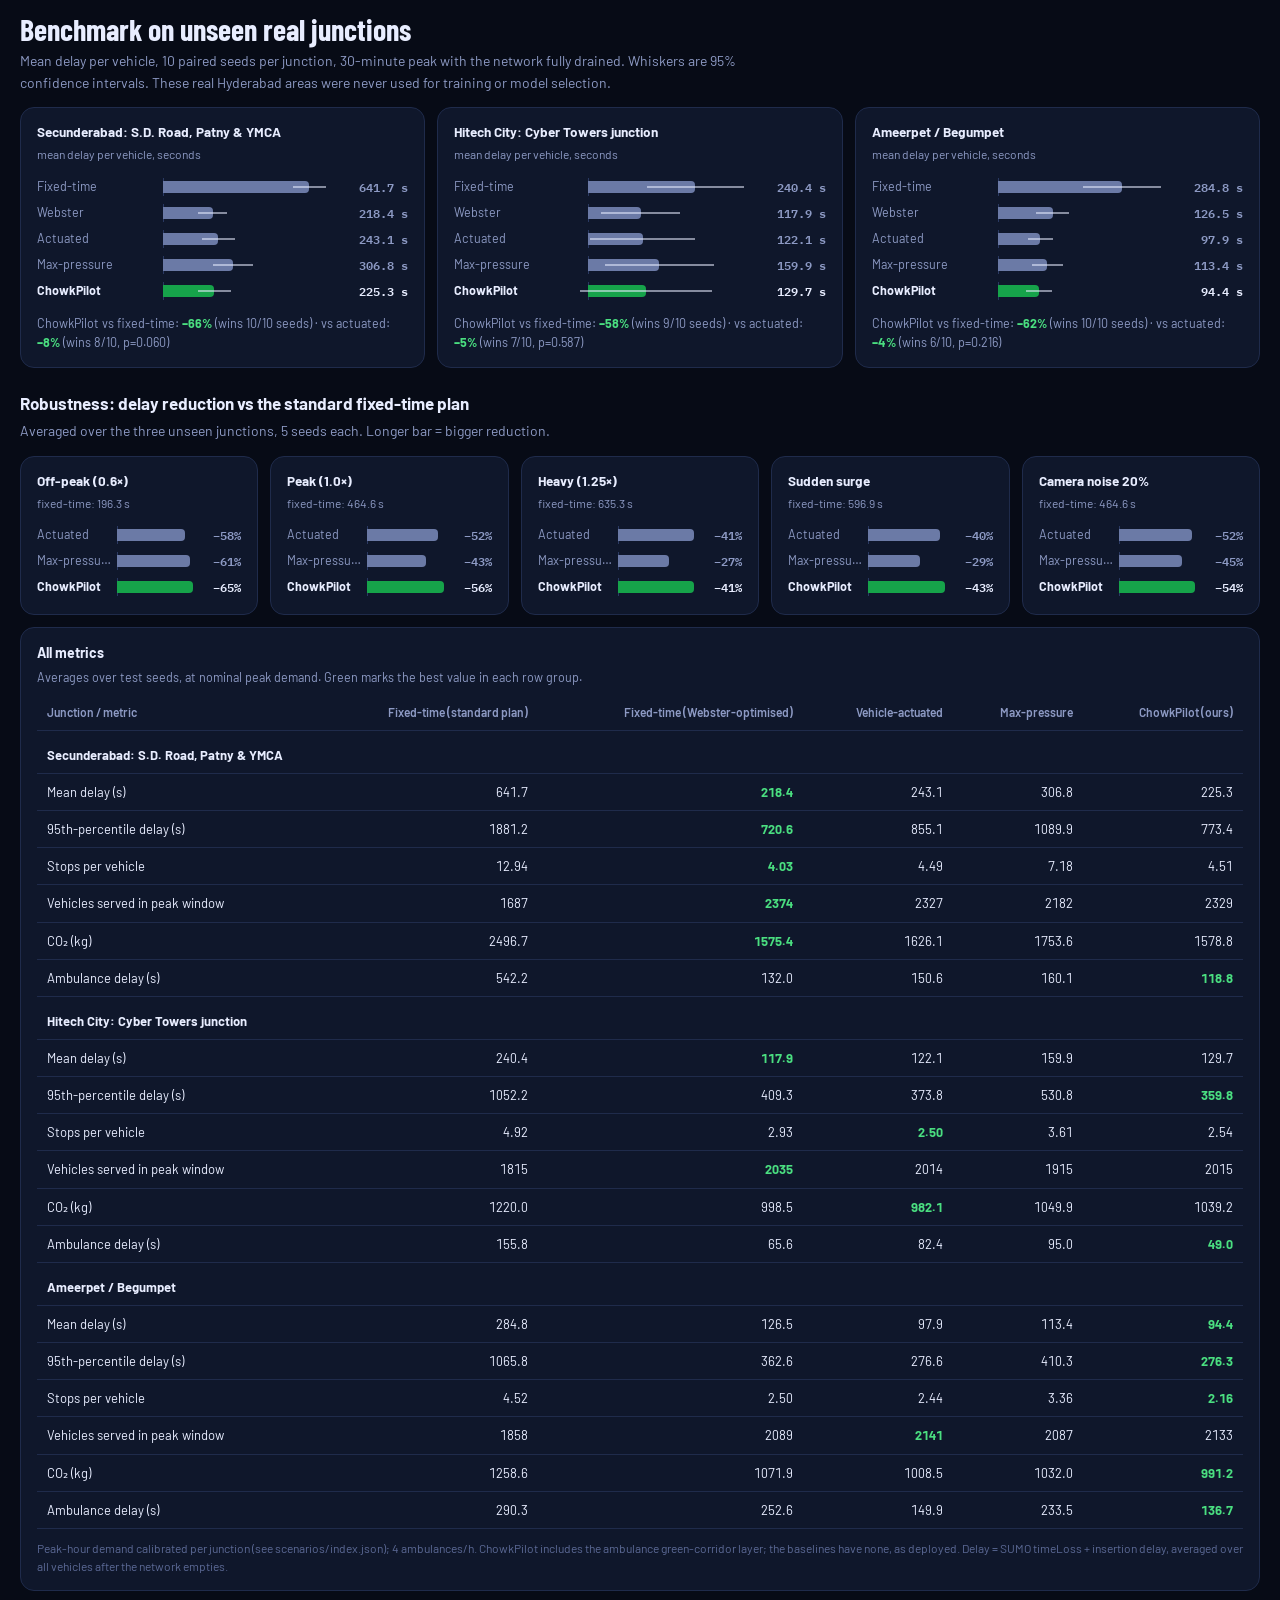
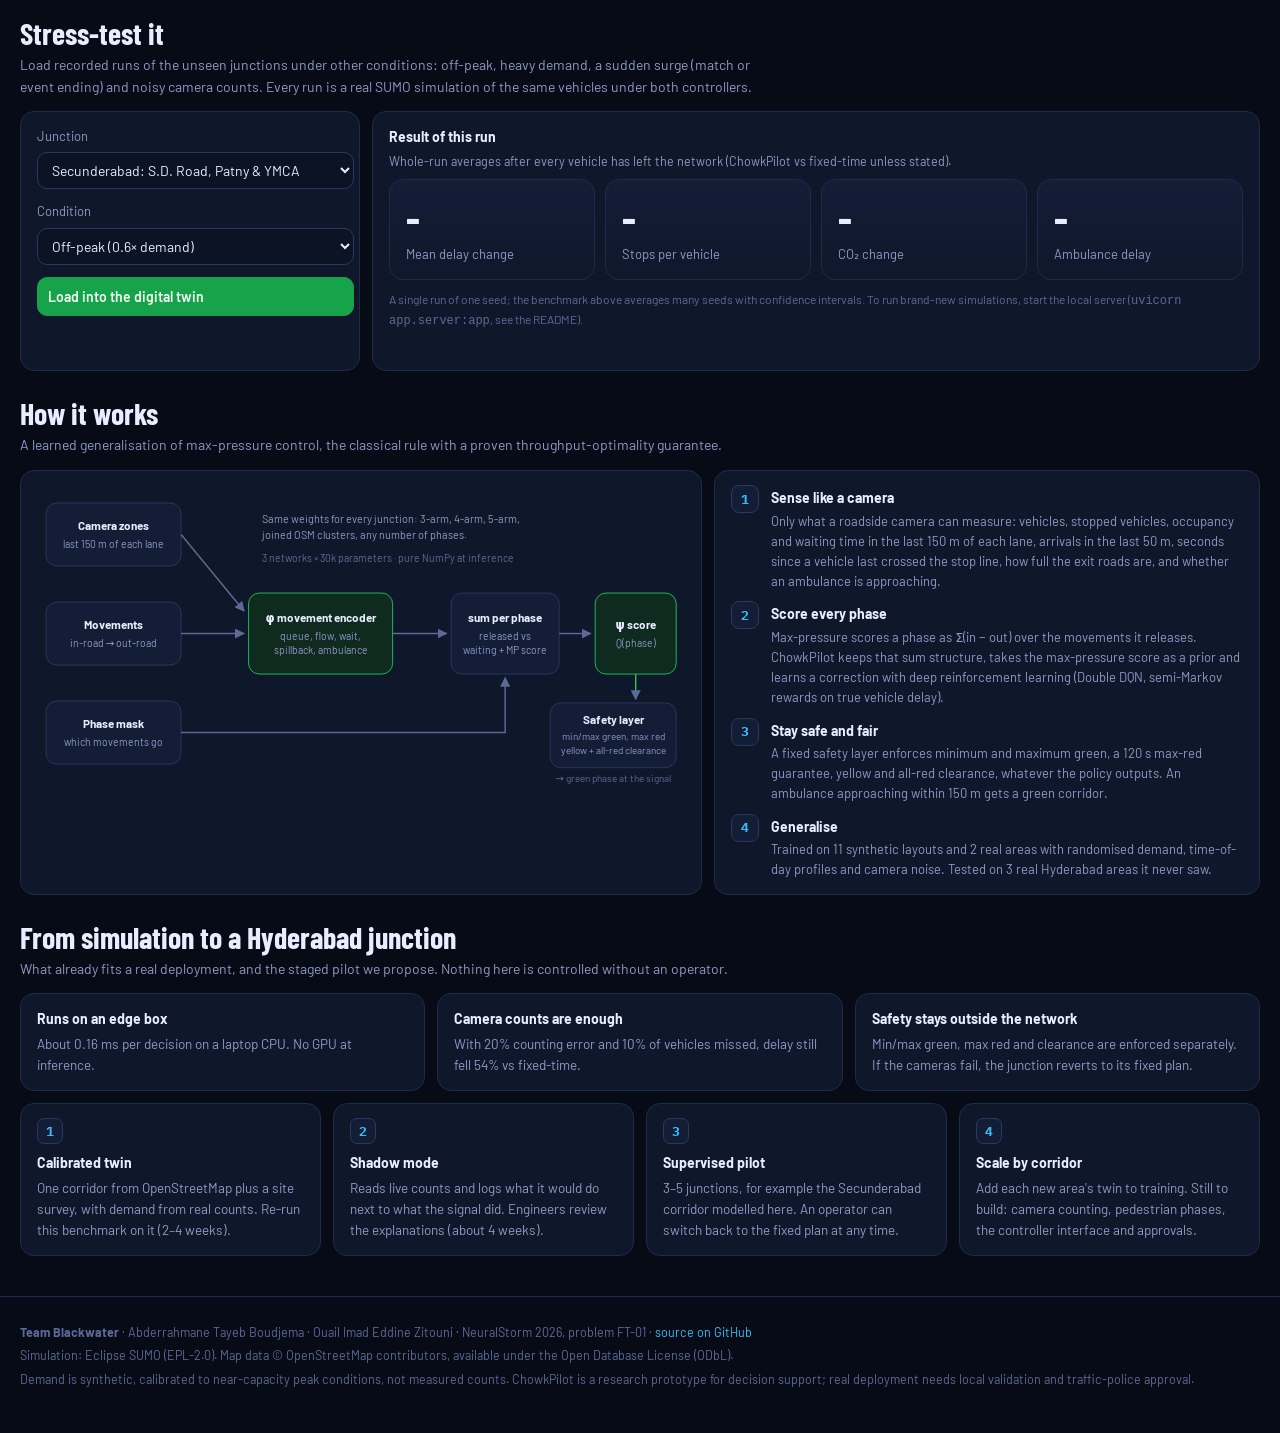
==== commit 1c29d47f: "Team names, deployment path for Hyderabad, narrated walkthrough video - full names in the README, li" ====
--- a/docs/index.html
+++ b/docs/index.html
@@ -28,6 +28,8 @@
       <a href="#bench">Benchmark</a>
       <a href="#lab">Try it</a>
       <a href="#how">How it works</a>
+      <a href="#deploy">Deploy</a>
+      <a href="img/chowkpilot_walkthrough.mp4" target="_blank" rel="noopener">Video</a>
       <a id="ghlink" href="https://github.com/AbderrahmaneTB/chowkpilot" target="_blank" rel="noopener">GitHub ↗</a>
     </nav>
   </div>
@@ -144,7 +146,7 @@
     <div class="section-head" style="margin-top:22px"><div>
       <h3 style="margin:0;font-size:17px">Robustness: delay reduction vs the standard fixed-time plan</h3>
       <p id="robustSub">Averaged over the three unseen junctions, 5 seeds each. Longer bar = bigger reduction.</p></div></div>
-    <div class="sm-grid" id="benchRobust" style="grid-template-columns:repeat(5,1fr)"></div>
+    <div class="sm-grid" id="benchRobust"></div>
     <div class="card" style="margin-top:12px">
       <h3>All metrics</h3>
       <div class="sub">Averages over test seeds, at nominal peak demand. Green marks the best value in each row group.</div>
@@ -265,10 +267,29 @@
       </div>
     </div>
   </section>
+
+  <section id="deploy" class="panel">
+    <div class="section-head">
+      <div><h2>From simulation to a Hyderabad junction</h2>
+      <p>What already fits a real deployment, and the staged pilot we propose. Nothing here is controlled without an operator.</p></div>
+    </div>
+    <div class="fits">
+      <div class="card"><h3>Runs on an edge box</h3><p>About 0.16 ms per decision on a laptop CPU. No GPU at inference.</p></div>
+      <div class="card"><h3>Camera counts are enough</h3><p>With 20% counting error and 10% of vehicles missed, delay still fell 54% vs fixed-time.</p></div>
+      <div class="card"><h3>Safety stays outside the network</h3><p>Min/max green, max red and clearance are enforced separately. If the cameras fail, the junction reverts to its fixed plan.</p></div>
+    </div>
+    <ol class="pilot">
+      <li class="card"><span class="num">1</span><h3>Calibrated twin</h3><p>One corridor from OpenStreetMap plus a site survey, with demand from real counts. Re-run this benchmark on it (2–4 weeks).</p></li>
+      <li class="card"><span class="num">2</span><h3>Shadow mode</h3><p>Reads live counts and logs what it would do next to what the signal did. Engineers review the explanations (about 4 weeks).</p></li>
+      <li class="card"><span class="num">3</span><h3>Supervised pilot</h3><p>3–5 junctions, for example the Secunderabad corridor modelled here. An operator can switch back to the fixed plan at any time.</p></li>
+      <li class="card"><span class="num">4</span><h3>Scale by corridor</h3><p>Add each new area's twin to training. Still to build: camera counting, pedestrian phases, the controller interface and approvals.</p></li>
+    </ol>
+  </section>
 </main>
 
 <footer>
   <div class="wrap">
+    <p><b>Team Blackwater</b> · Abderrahmane Tayeb Boudjema · Ouail Imad Eddine Zitouni · NeuralStorm 2026, problem FT-01 · <a href="https://github.com/AbderrahmaneTB/chowkpilot">source on GitHub</a></p>
     <p>Simulation: Eclipse SUMO (EPL-2.0). Map data © OpenStreetMap contributors, available under the Open Database License (ODbL).</p>
     <p>Demand is synthetic, calibrated to near-capacity peak conditions, not measured counts. ChowkPilot is a research prototype for decision support; real deployment needs local validation and traffic-police approval.</p>
   </div>
--- a/docs/style.css
+++ b/docs/style.css
@@ -232,6 +232,17 @@
 .bar .lbl .ev { color: var(--muted); font-family: var(--mono); font-size: 11px; margin-left: 6px; }
 
 /* robustness cards sit five to a row: narrower name and value columns leave the bar a usable track */
+#benchRobust { grid-template-columns: repeat(5, 1fr); }
 #benchRobust .hb { grid-template-columns: 74px minmax(0, 1fr) 42px; gap: 6px; }
 #benchRobust .hb .trk { min-width: 60px; }
-@media (max-width: 1080px) { #benchRobust .hb { grid-template-columns: 118px minmax(0, 1fr) 74px; } }
+@media (max-width: 1080px) { #benchRobust { grid-template-columns: 1fr; } #benchRobust .hb { grid-template-columns: 118px minmax(0, 1fr) 74px; } }
+
+/* deployment path */
+.fits { display: grid; grid-template-columns: repeat(3, 1fr); gap: 12px; }
+.fits .card p, .pilot .card p { margin: 0; color: var(--muted); font-size: 13.5px; }
+.pilot { list-style: none; padding: 0; margin: 12px 0 0; display: grid; grid-template-columns: repeat(4, 1fr); gap: 12px; }
+.pilot .num { display: inline-grid; place-items: center; width: 26px; height: 26px; border-radius: 7px; margin-bottom: 8px;
+  font: 700 13px var(--mono); background: var(--panel2); border: 1px solid var(--line2); color: var(--cyan); }
+.fits > *, .pilot > * { min-width: 0; }
+@media (max-width: 1080px) { .fits { grid-template-columns: 1fr; } .pilot { grid-template-columns: 1fr 1fr; } }
+@media (max-width: 760px) { .pilot { grid-template-columns: 1fr; } }
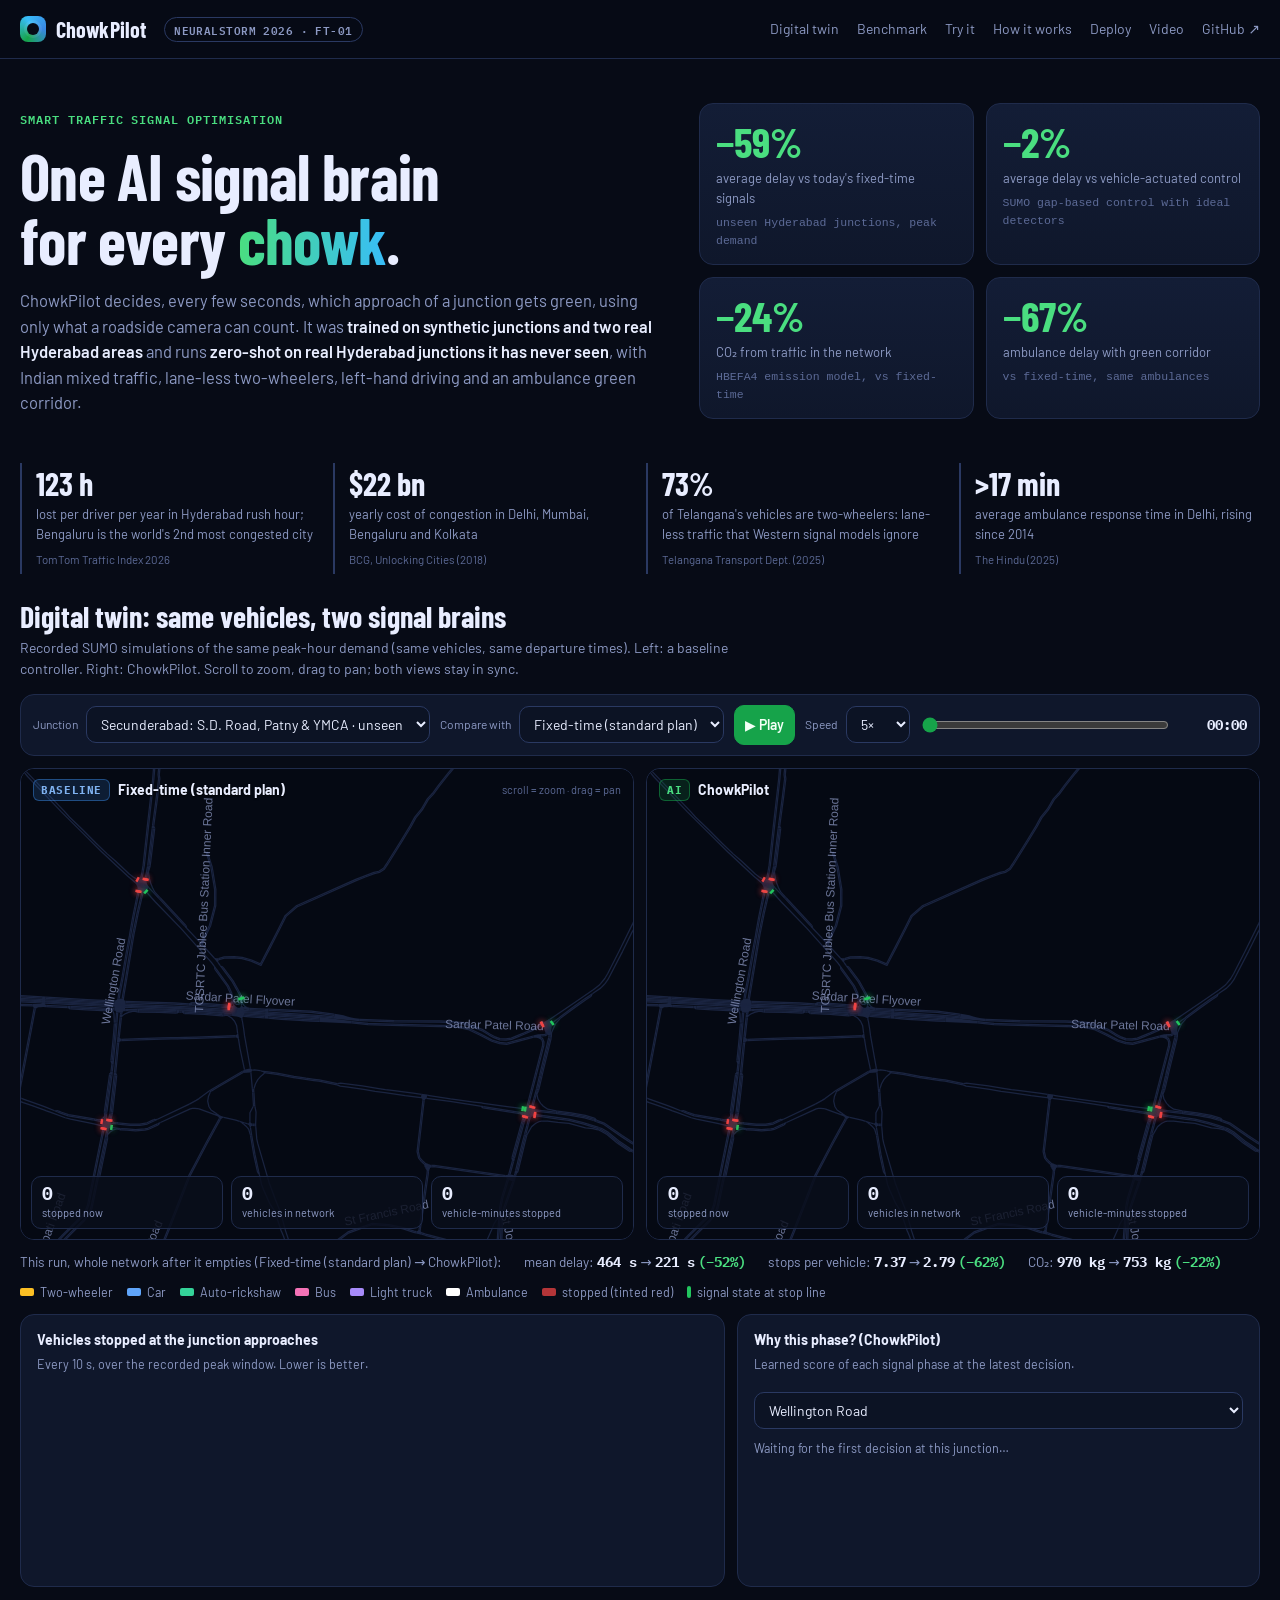
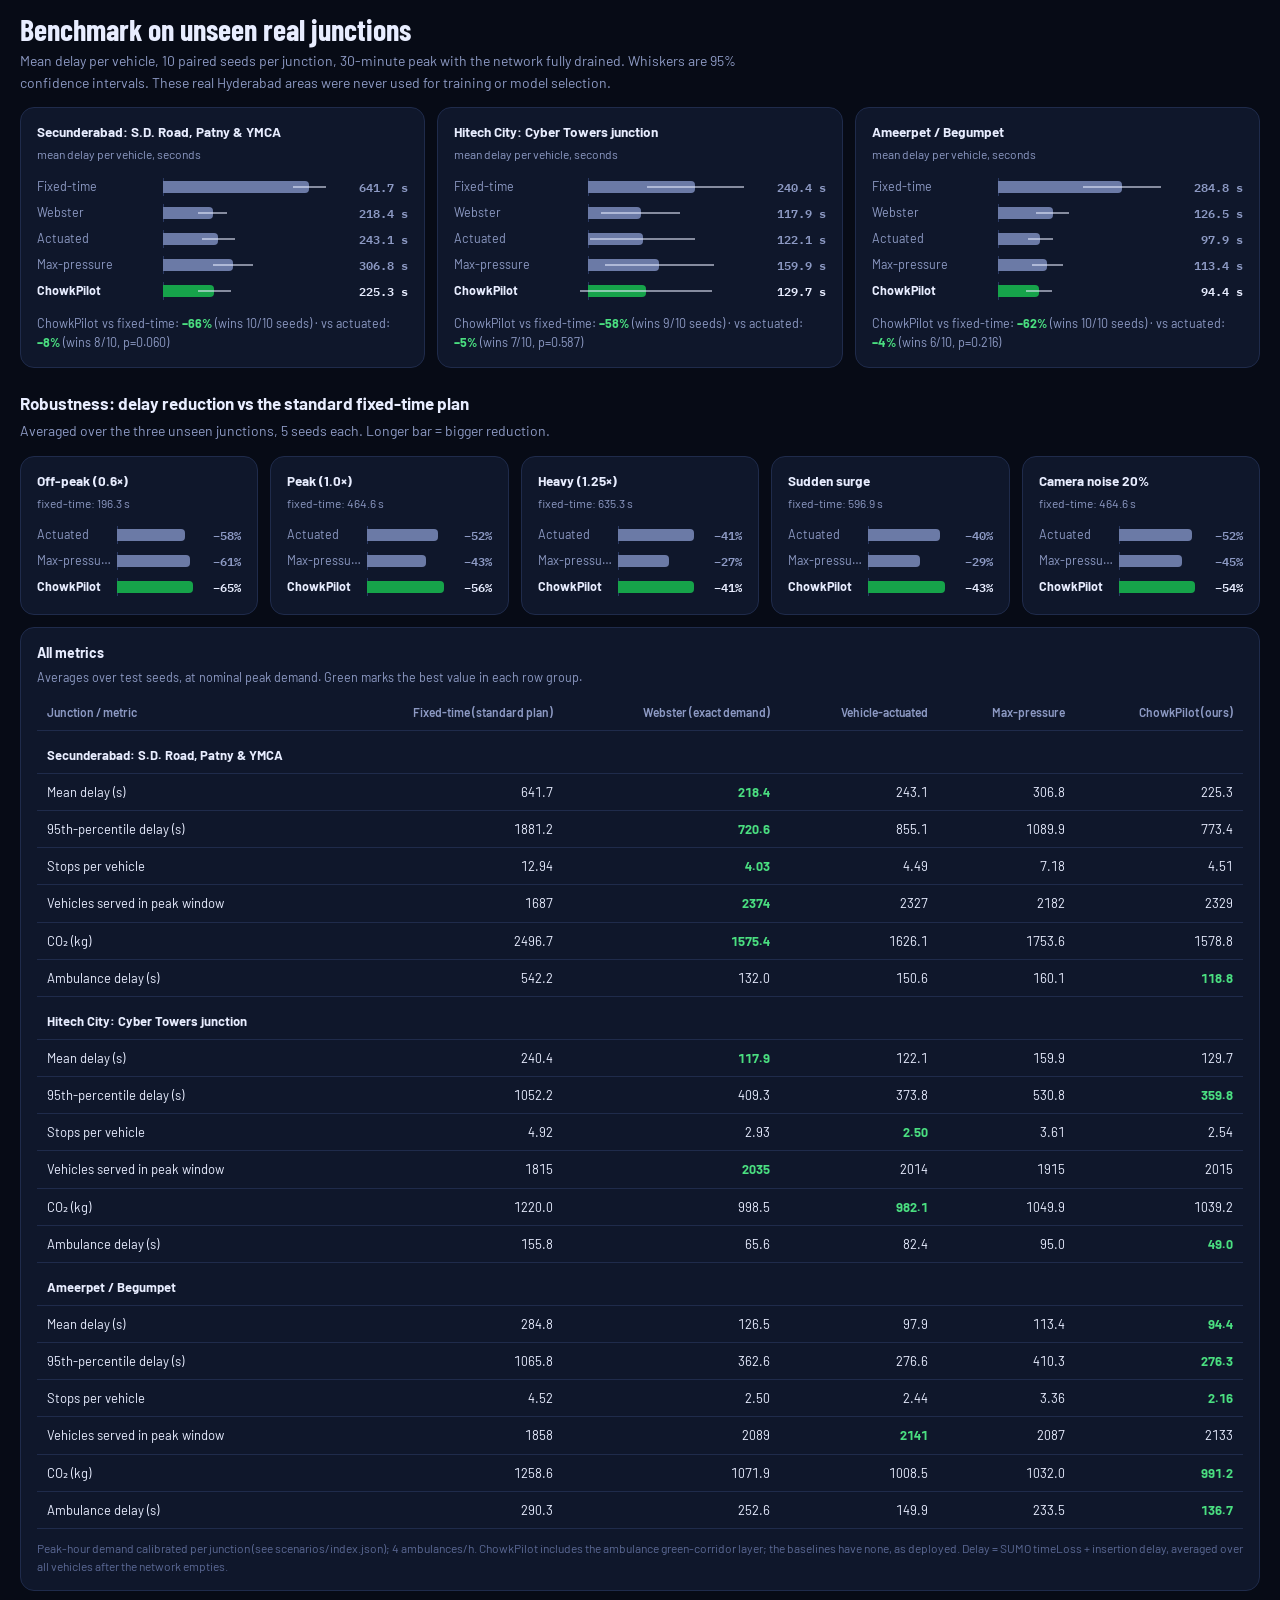
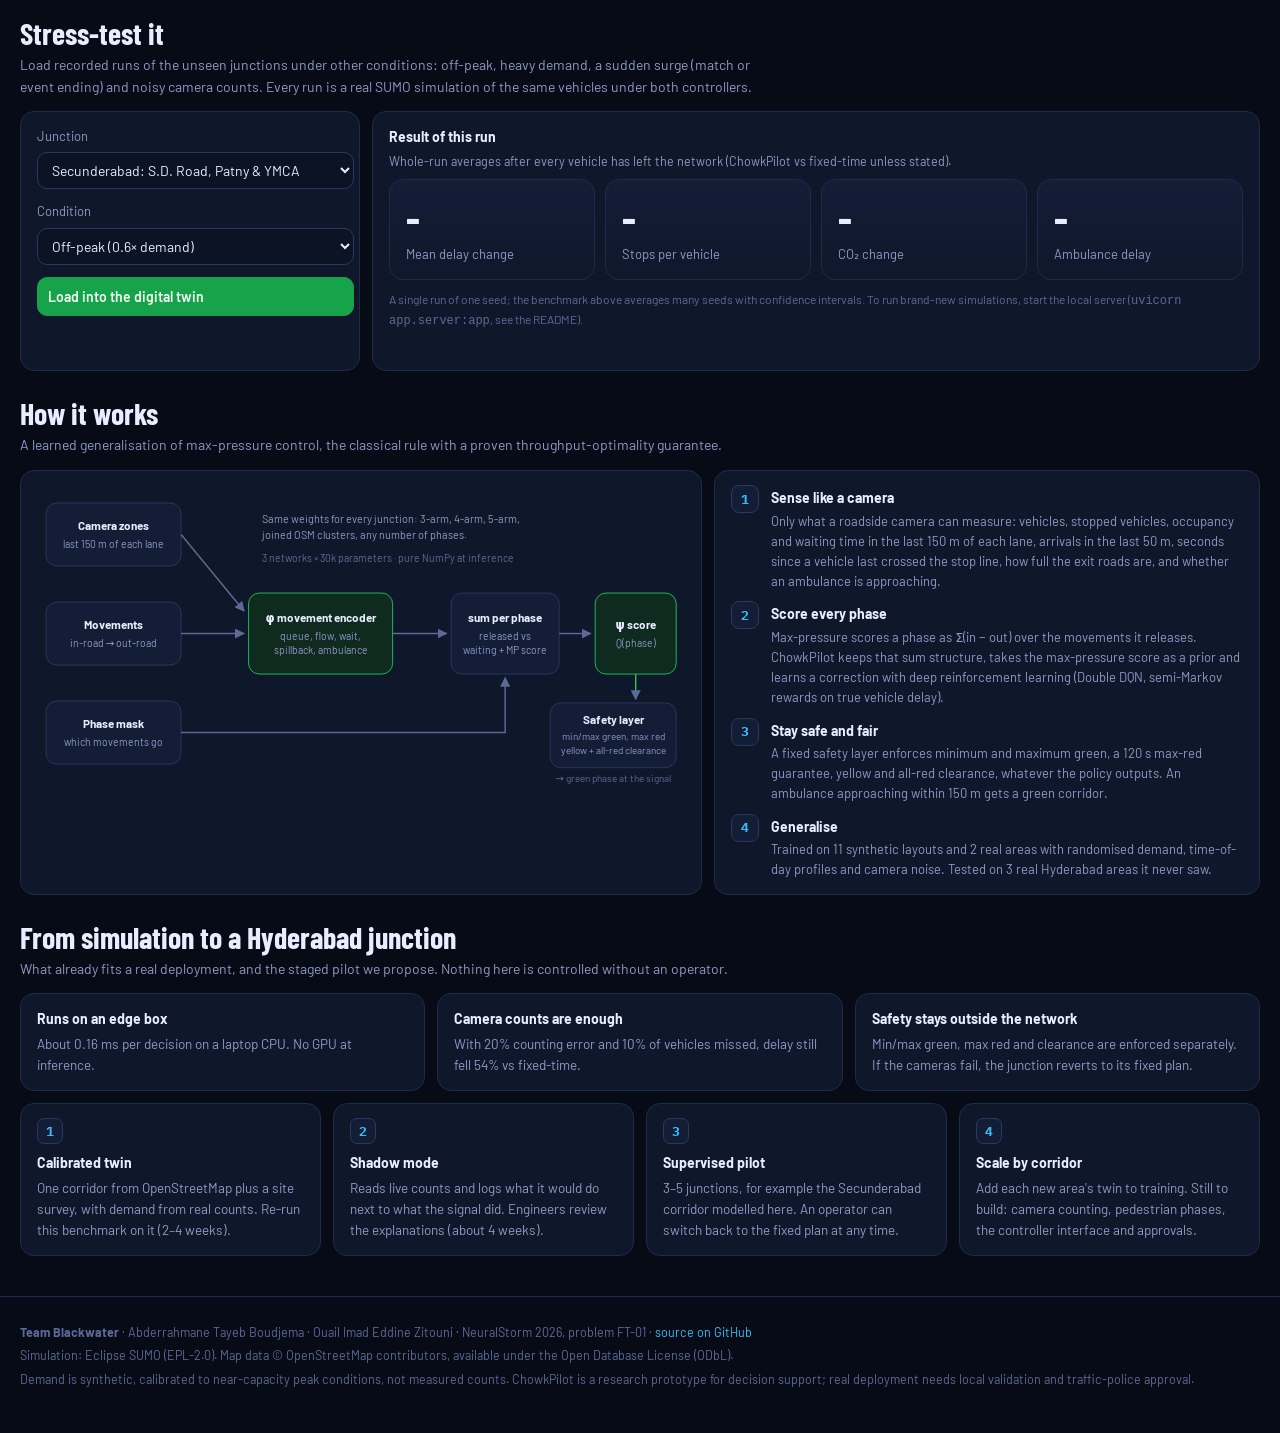
==== commit 26b231ce: "Results text: say that the Webster baseline is given each run's exact demand and that ChowkPilot's g" ====
--- a/docs/index.html
+++ b/docs/index.html
@@ -29,7 +29,7 @@
       <a href="#lab">Try it</a>
       <a href="#how">How it works</a>
       <a href="#deploy">Deploy</a>
-      <a href="img/chowkpilot_walkthrough.mp4" target="_blank" rel="noopener">Video</a>
+      <a href="https://www.youtube.com/watch?v=ymLgzVjIqkI" target="_blank" rel="noopener">Video</a>
       <a id="ghlink" href="https://github.com/AbderrahmaneTB/chowkpilot" target="_blank" rel="noopener">GitHub ↗</a>
     </nav>
   </div>
@@ -81,7 +81,7 @@
           <option value="fixed">Fixed-time (standard plan)</option>
           <option value="actuated">Vehicle-actuated</option>
           <option value="maxpressure">Max-pressure</option>
-          <option value="webster">Fixed-time (Webster-optimised)</option>
+          <option value="webster">Webster (exact demand)</option>
         </select>
       </label>
       <button class="btn primary" id="btnPlay" aria-label="Play or pause">▶ Play</button>
